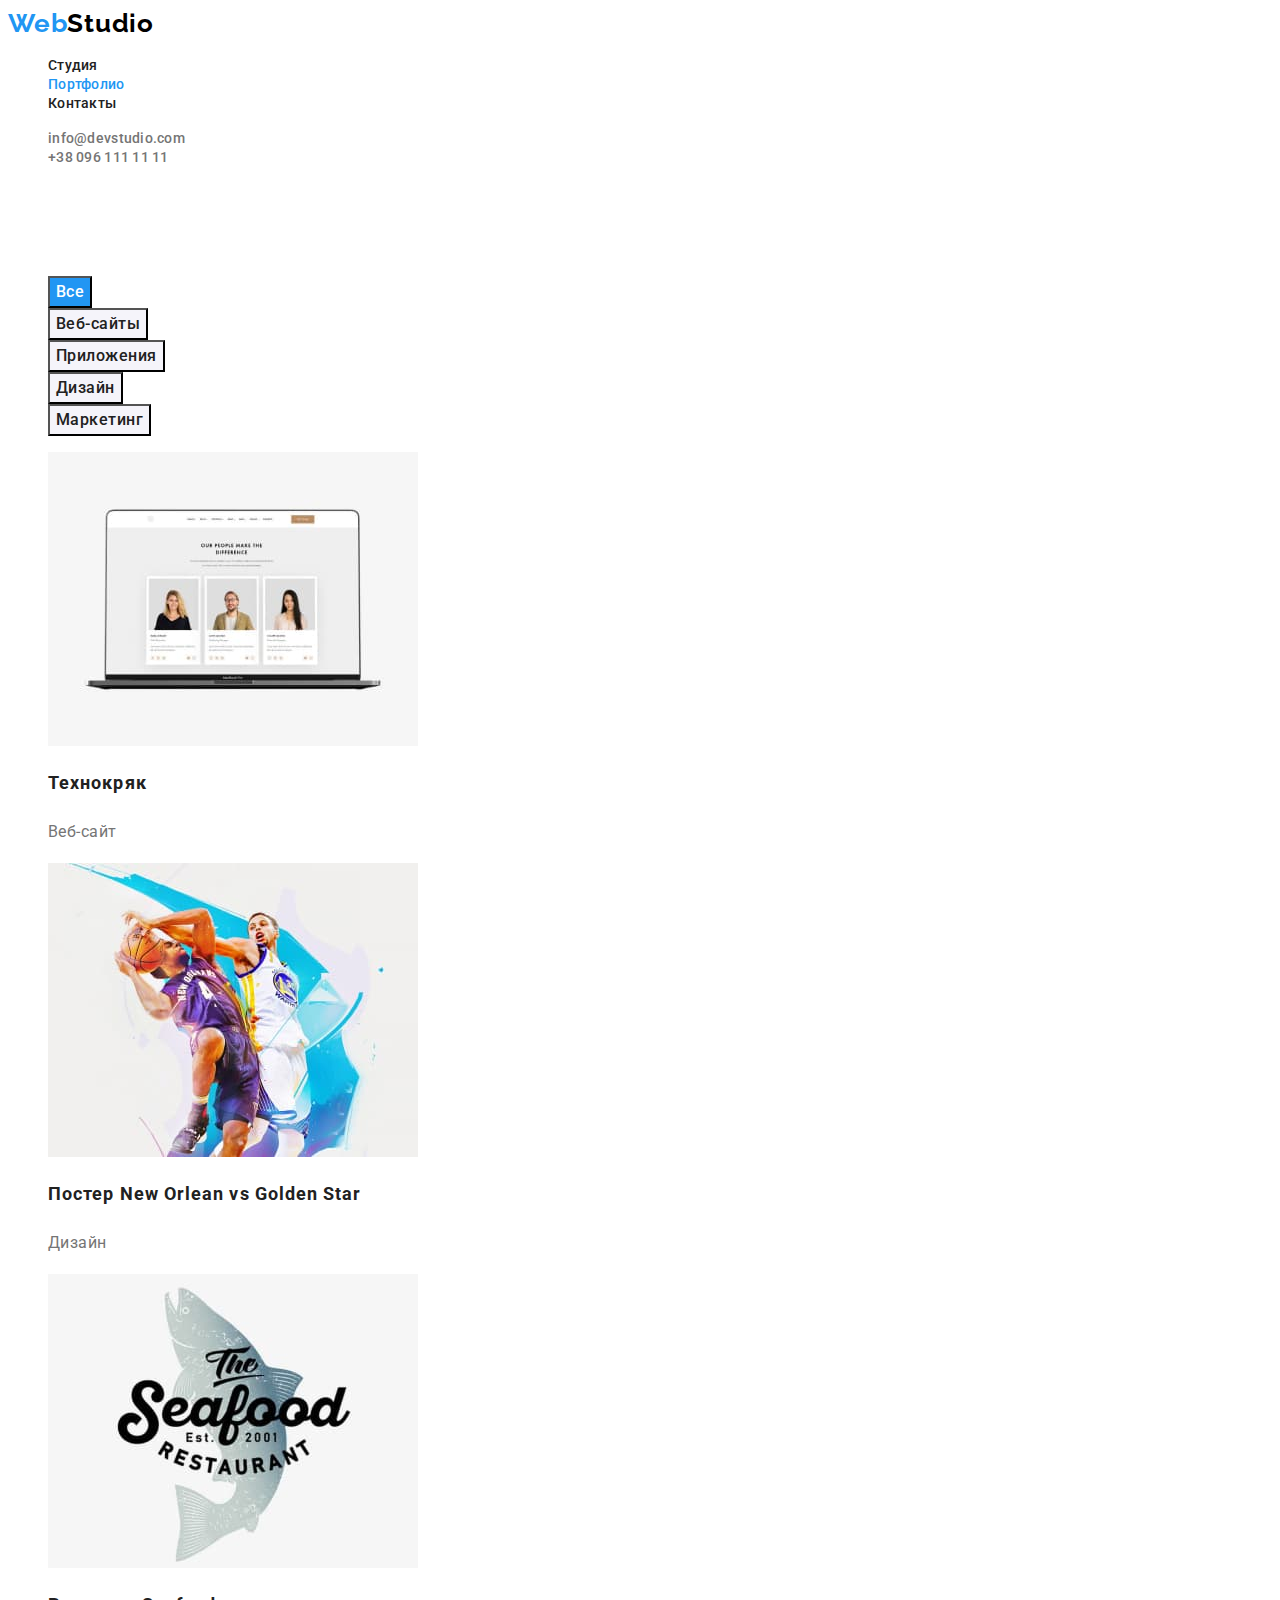
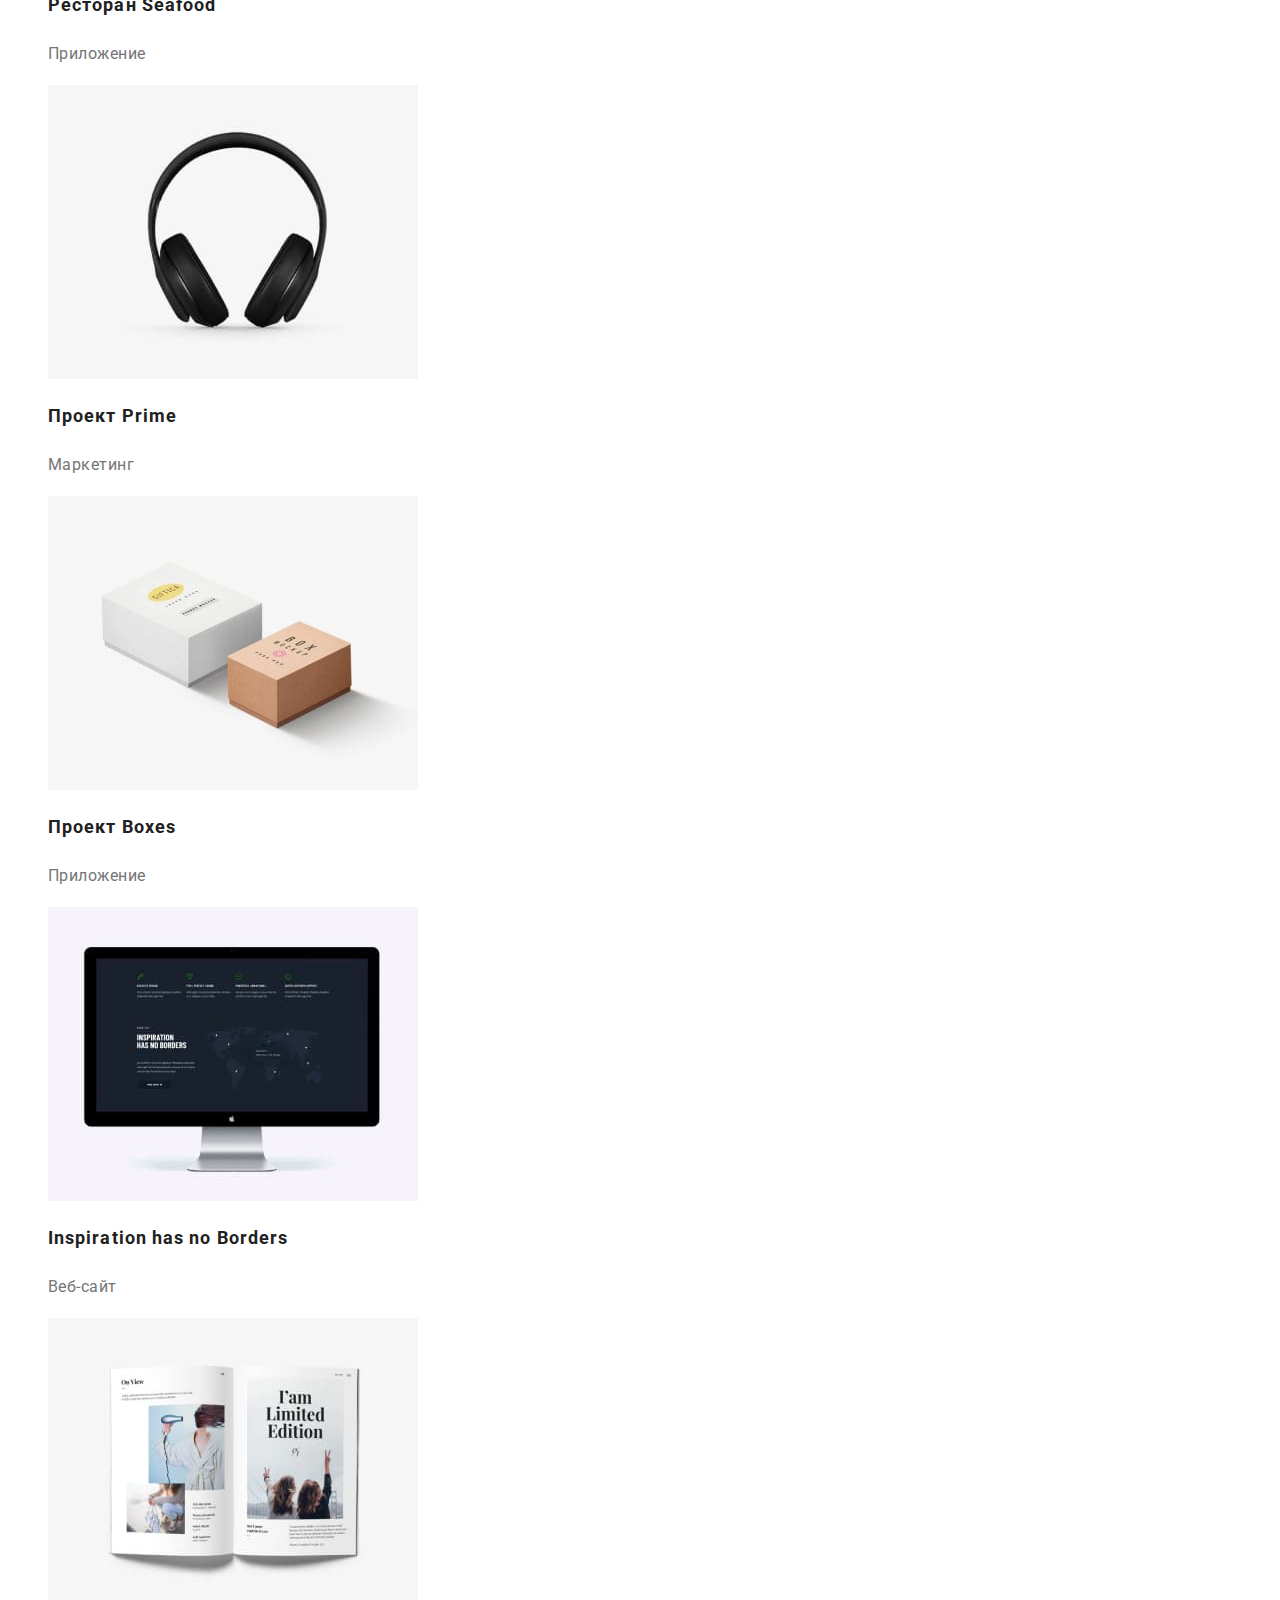
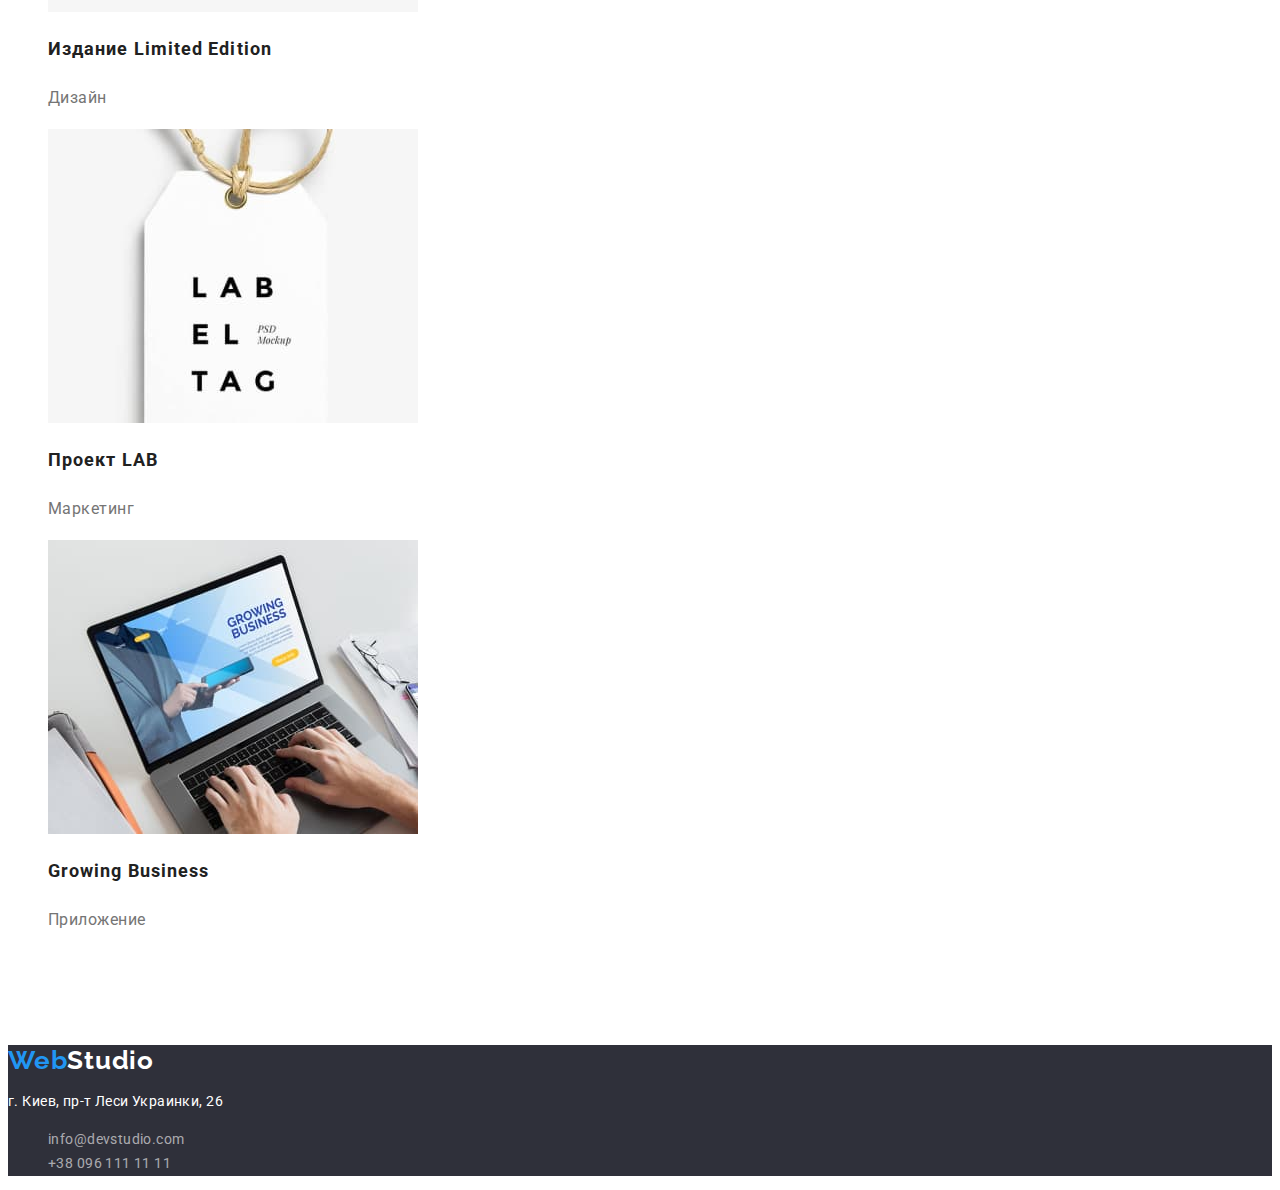
==== portfolio.html @ c9fea57c "Summary(required)" ====
<!DOCTYPE html>
<html lang="en">
<head>
    <meta charset="UTF-8">
    <meta http-equiv="X-UA-Compatible" content="IE=edge">
    <meta name="viewport" content="width=device-width, initial-scale=1.0">
    <link rel="preconnect" href="https://fonts.googleapis.com">
    <link rel="preconnect" href="https://fonts.gstatic.com" crossorigin>
    <link href="https://fonts.googleapis.com/css2?family=Raleway:wght@700&family=Roboto:wght@400;500;700;900&display=swap" rel="stylesheet">
    <link rel="stylesheet" href="https://cdnjs.cloudflare.com/ajax/libs/modern-normalize/1.1.0/modern-normalize.min.css" integrity="sha512-wpPYUAdjBVSE4KJnH1VR1HeZfpl1ub8YT/NKx4PuQ5NmX2tKuGu6U/JRp5y+Y8XG2tV+wKQpNHVUX03MfMFn9Q==" crossorigin="anonymous" referrerpolicy="no-referrer" />
    <link rel="stylesheet" href="./css/styles.css">
    <title>Document</title>
</head>
<body>
    <!-- Шапка сайта -->
    <header class="header">        
        <nav>
            <a href="" class="logo"><span class="text">Web</span>Studio</a>
            <ul class="site-nav">
                <li>
                    <a href="./index.html" class="link">Студия</a>
                </li>
                <li>
                    <a href="./portfolio.html" class="link current">Портфолио</a>
                </li>
                <li>
                    <a href="" class="link">Контакты</a>
                </li>
            </ul>
        </nav>
        <ul class="auth-nav">
            <li>
                <a lang="en" href="mailto:info@devstudio.com" class="link">info@devstudio.com</a>
            </li>
            <li>
                <a href="tel:+380961111111" class="link">+38 096 111 11 11</a>
            </li>
        </ul>
    </header>
    <!-- Тело сайта -->
    <main class="main">        
        <!-- Фильтры -->
        <section class="section">
            <h1 class="visually-hidden">Портфолио</h1>
            <ul class="button-list">
                <li><button type="button" class="button primary link">Все</button></li>
                <li><button type="button" class="button secondary link">Веб-сайты</button></li>
                <li><button type="button" class="button secondary link">Приложения</button></li>
                <li><button type="button" class="button secondary link">Дизайн</button></li>
                <li><button type="button" class="button secondary link">Маркетинг</button></li>
            </ul>
            <ul class="project-list">
                <li>
                    <img src="./images/project-1.jpg" alt="ноутбук" width="370" height="294">
                    <h2 class="title">Технокряк</h2>
                    <p class="text">Веб-сайт</p>
                </li>
                <li>
                    <img src="./images/project-2.jpg" alt="борьба баскетболистов" width="370" height="294">
                    <h2 class="title">Постер <span lang="en">New Orlean vs Golden Star</span></h2>
                    <p class="text">Дизайн</p>
                </li>                
                <li>
                    <img src="./images/project-3.jpg" alt="лого ресторана" width="370" height="294">
                    <h2 class="title">Ресторан <span lang="en">Seafood</span></h2>
                    <p class="text">Приложение</p>
                </li>
                <li>
                    <img src="./images/project-4.jpg" alt="наушники" width="370" height="294">
                    <h2 class="title">Проект <span lang="en">Prime</span></h2>
                    <p class="text">Маркетинг</p>
                </li>
                <li>
                    <img src="./images/project-5.jpg" alt="две коробки" width="370" height="294">
                    <h2 class="title">Проект <span lang="en">Boxes</span></h2>
                    <p class="text">Приложение</p>
                </li>
                <li>
                    <img src="./images/project-6.jpg" alt="монитор" width="370" height="294">
                    <h2 class="title" lang="en">Inspiration has no Borders</h2>
                    <p class="text">Веб-сайт</p>
                </li>            
                <li>
                    <img src="./images/project-7.jpg" alt="книга" width="370" height="294">
                    <h2 class="title">Издание <span lang="en">Limited Edition</span></h2>
                    <p class="text">Дизайн</p>
                </li>
                <li>
                    <img src="./images/project-8.jpg" alt="кулон проэкта" width="370" height="294">
                    <h2 class="title">Проект <span lang="en">LAB</span></h2>
                    <p class="text">Маркетинг</p>
                </li>
                <li>
                    <img src="./images/project-9.jpg" alt="работа за ноутбуком" width="370" height="294">
                    <h2 class="title" lang="en">Growing Business</h2>
                    <p class="text">Приложение</p>
                </li>    
                </ul>
        </section>
    </main>
    <!-- Подвал -->
    <footer class="footer">       
        <a href="" class="logo"><span class="text">Web</span><span class="other">Studio</span></a>  
        <address class="address">
            <p>г. Киев, пр-т Леси Украинки, 26</p>
            <ul class="address-list">
                <li>
                    <a lang="en" href="mailto:info@devstudio.com" class="link">info@devstudio.com</a>
                </li>
                <li>
                    <a href="tel:+380961111111" class="link">+38 096 111 11 11</a>
                </li>
            </ul>
        </address>
    </footer>     
</body>
</html>
---- css/styles.css ----
html{
    box-sizing: border-box;
}

*, *::before, *::after{
    box-sizing: inherit;
}

:root{
    --primary-text-color: #212121;
    --secondary-text-color: #757575;
    --main-link-color: #2196F3; 
}
body{
    font-family: 'Roboto', sans-serif;    
    color: var(--primary-text-color);
}

ul{
    list-style: none;
    }
    
.visually-hidden {
  position: absolute;
  width: 1px;
  height: 1px;
  margin: -1px;
  border: 0;
  padding: 0;
  white-space: nowrap;
  clip-path: inset(100%);
  clip: rect(0 0 0 0);
  overflow: hidden;
}

.container{
    margin-left: auto;
    margin-right: auto;
    width: 1200px;
    padding-left: 15px;
    padding-right: 15px;
    outline: 2px solid tomato;
}

/*Logo*/
.logo{
    font-family: 'Raleway', sans-serif;
    font-weight: 700;
    font-size: 26px;
    line-height: 1.2;
    letter-spacing: 0.03em;
    text-decoration: none;
    color: #000;
}
.logo .text{
    color: var(--main-link-color);
}
.logo .other{
    color: #FFFFFF;
}
/* Site nav */
.site-nav .link{
    font-weight: 500;
    font-size: 14px;
    line-height: 1.14;
    letter-spacing: 0.02em;
    text-decoration: none;
    color: var(--primary-text-color);
}
.site-nav .link:hover,
.site-nav .link:focus{
    color: var(--main-link-color);
}
.site-nav .link.current{
    color: var(--main-link-color);
}
/* Auth-nav */
.auth-nav{
    margin-bottom: 0;
}
.auth-nav .link{
    font-weight: 500;
    font-size: 14px;
    line-height: 1.14;
    letter-spacing: 0.02em;
    text-decoration: none;
    color: var(--secondary-text-color)
}
.auth-nav .link:hover,
.auth-nav .link:focus,
.address-list .link:hover,
.address-list .link:focus{
    color: var(--main-link-color);
} 
.auth-nav .link.current{
    color: var(--main-link-color);
}
/* Hero */
.hero{    
    background-color:  #2F303A;
    text-align: center;
}
.hero-title{
    margin-top: 0;
    margin-bottom: 30px;
    font-weight: 900;
    font-size: 44px;
    line-height: 1.36;
    letter-spacing: 0.06em;
    text-transform: uppercase;  
    color: #FFFFFF;
}
/* Sections */
.section{
    padding-top: 94px;
    padding-bottom: 94px;
}
.section.no-pading{
    padding-bottom: 0;
}

/* Feature */
.feature-list{
    margin-top: 0px;
}
.feature-list .title{
    margin-top: 0px;
    margin-bottom: 10px;
    font-size: 14px;
    line-height: 1.14;
    letter-spacing: 0.03em; 
    text-transform: uppercase;
}
.feature-list .text{
    margin-top: 0px;
    font-size: 14px;
    line-height: 1.71;
    letter-spacing: 0.03em;
    color: var(--secondary-text-color);
}
/* Work */
.work-title{  
    margin-top: 0;
    margin-bottom: 50px;
    font-size: 36px;
    line-height: 1.17;
    letter-spacing: 0.03em;
    text-align: center;
}
.work-list{
    margin-top: 0;
    margin-bottom: 0;
}

/* Our team */

.team-title{
    margin-top: 0;
    margin-bottom: 50px;
    font-size: 36px;
    line-height: 1.17;
    letter-spacing: 0.03em;
    text-align: center;    
}
.team-list{
    margin-top: 0;
}
.team-list .title{
    font-weight: 500;
    font-size: 16px;
    line-height: 1.19;           
    text-align: center;
    letter-spacing: 0.03em;
}
.team-list .text{
    line-height: 1.19;
    text-align: center;
    letter-spacing: 0.03em;
    color: var(--secondary-text-color);
}
/* Footer */
.footer{
    background-color: #2F303A;
}
.address{
    font-style: normal;
    font-size: 14px;
    line-height: 1.71;    
    letter-spacing: 0.03em;
    color: #FFFFFF;
}
.address-list .link{
    text-decoration: none;
    color: rgba(255, 255, 255, 0.6);
}
/* Button */
.button{
    font-family: inherit;    
    font-weight: 500;
    font-size: 16px;
    line-height: 1.62;      
    letter-spacing: 0.03em;
    cursor: pointer;    
    color: #FFFFFF;
    }
.button-hero{
    display: inline-block;
    border-radius: 4px;
    padding: 10px 32px;
    min-width: 200px;
    height: 50px;
    font-family: inherit;
    font-weight: 700;
    font-size: 16px;
    line-height: 1.88;  
    text-align: center;
    letter-spacing: 0.06em;
    cursor: pointer;
    color: #FFFFFF;   
}    
.button.primary,
.button-hero.primary{
    color: #FFFFFF;
    background-color: var(--main-link-color);
}
.button.secondary{
    color: var(--primary-text-color);
    background-color:#F5F4FA;;
}
.button.primary.link:hover,
.button.primary.link:focus,
.button-hero.primary.link:hover,
.button-hero.primary.link:focus{
    color: var(--primary-text-color);
    background-color: #fff;
}
.button.secondary.link:hover,
.button.secondary.link:focus{
    color: #FFFFFF;
    background-color: var(--main-link-color)
}

/* ПОРТФОЛИО */
/* Filters */
.project-list .title{
    font-size: 18px;
    line-height: 2;
    letter-spacing: 0.06em;
    color: var(--primary-text-color);
}
.project-list .text{
    line-height: 1.88;
    letter-spacing: 0.03em;
    color: var(--secondary-text-color);
}
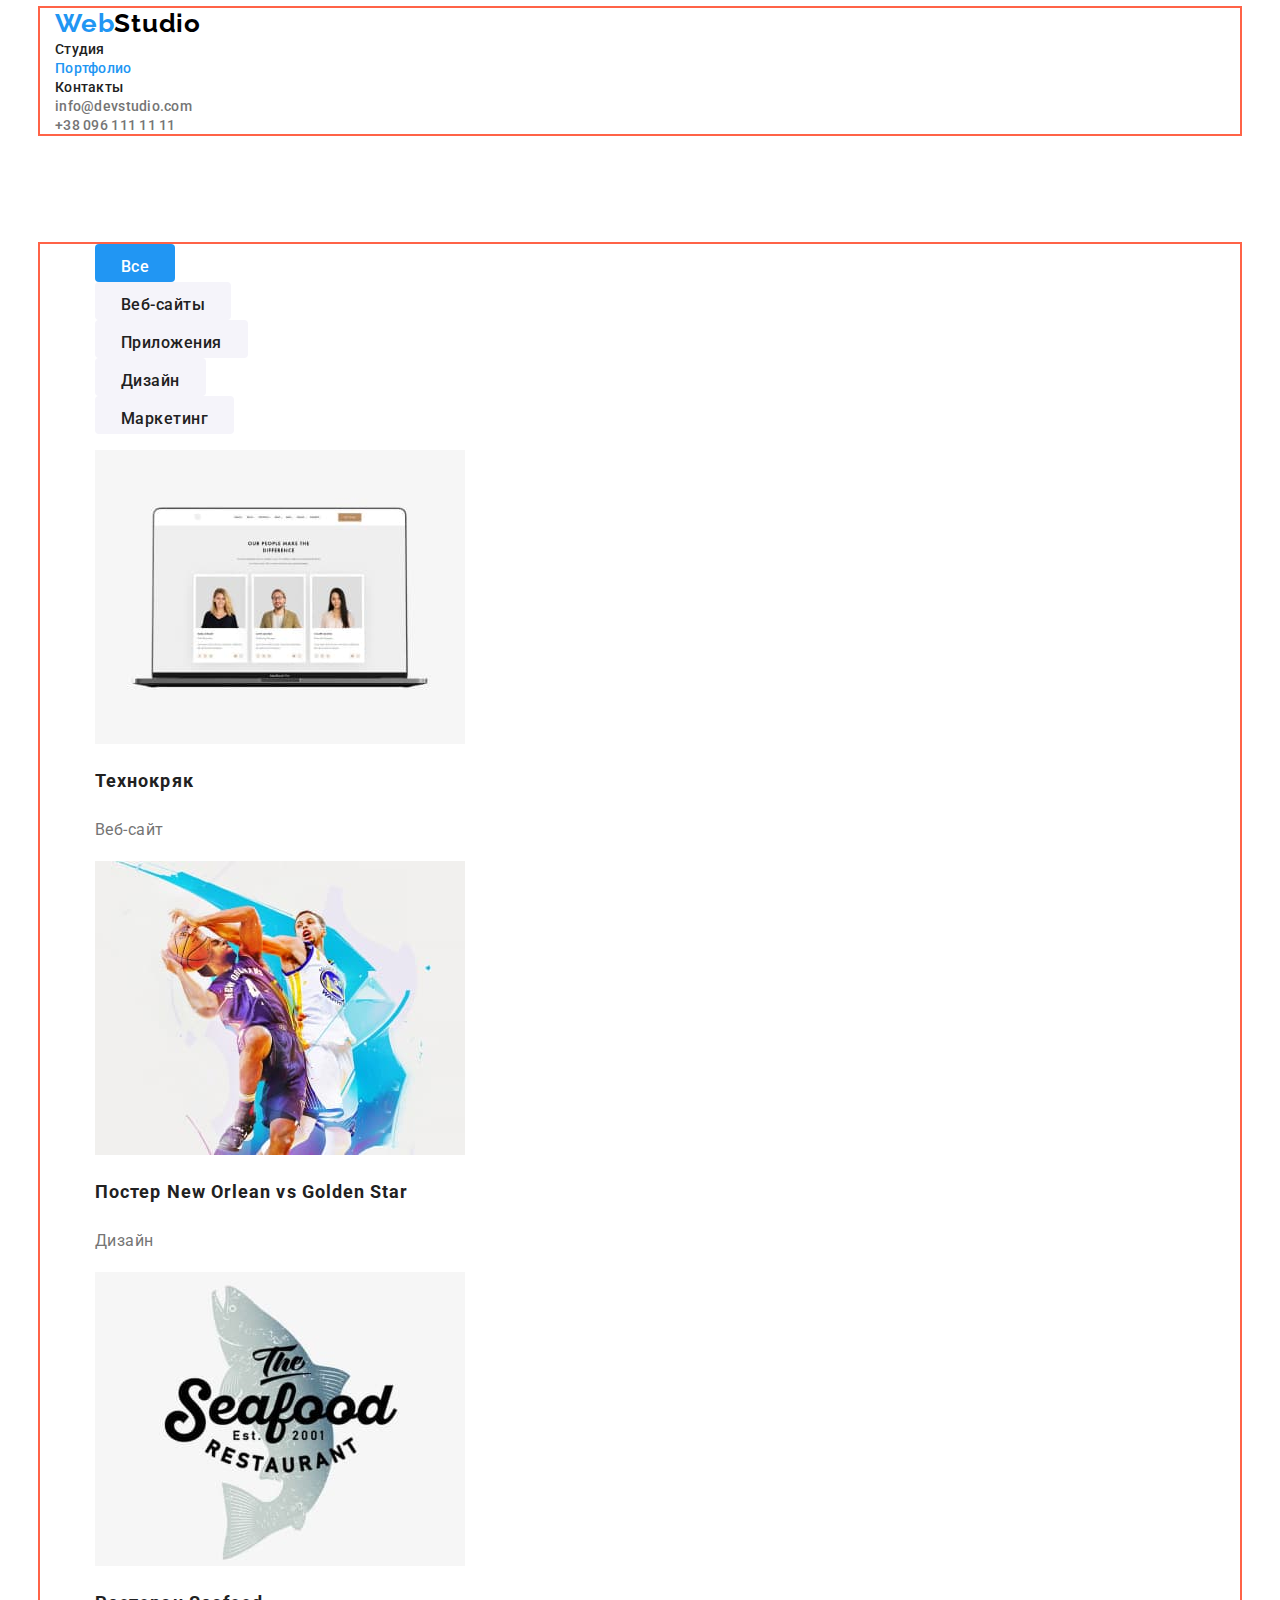
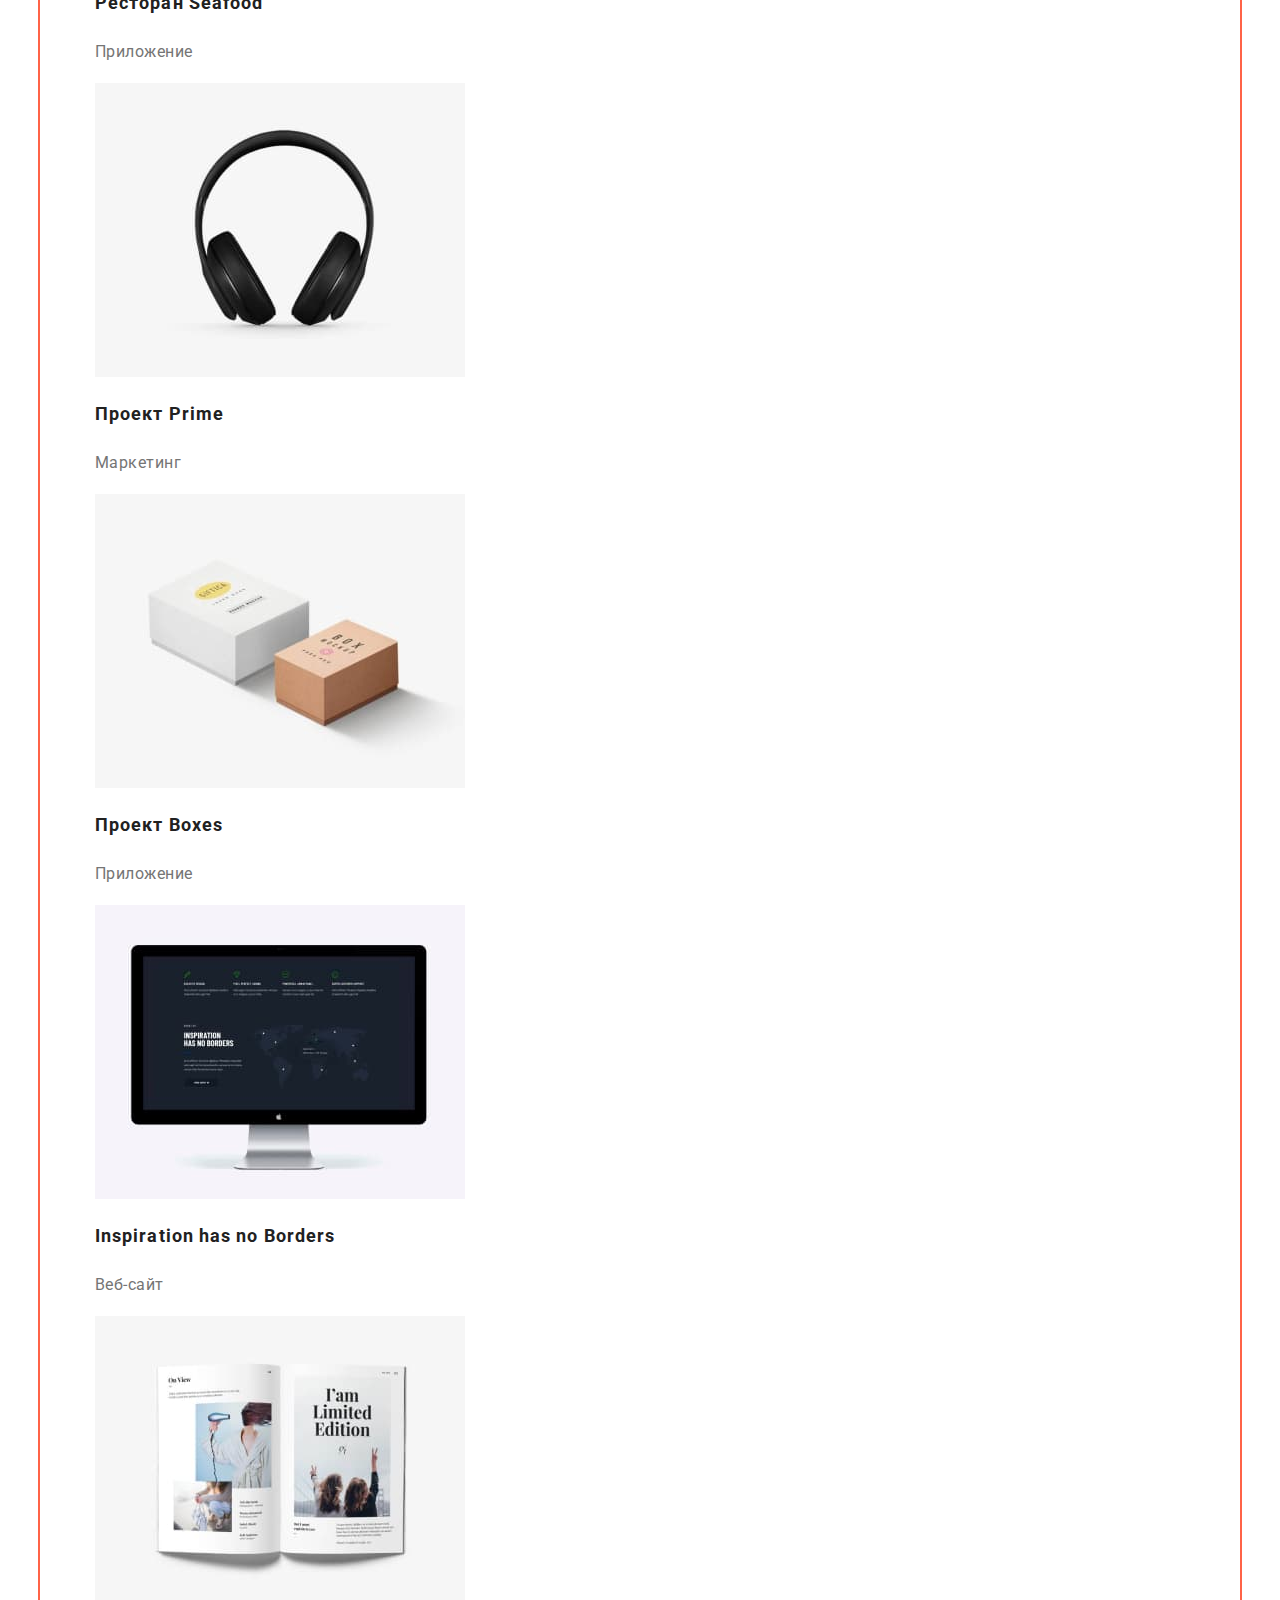
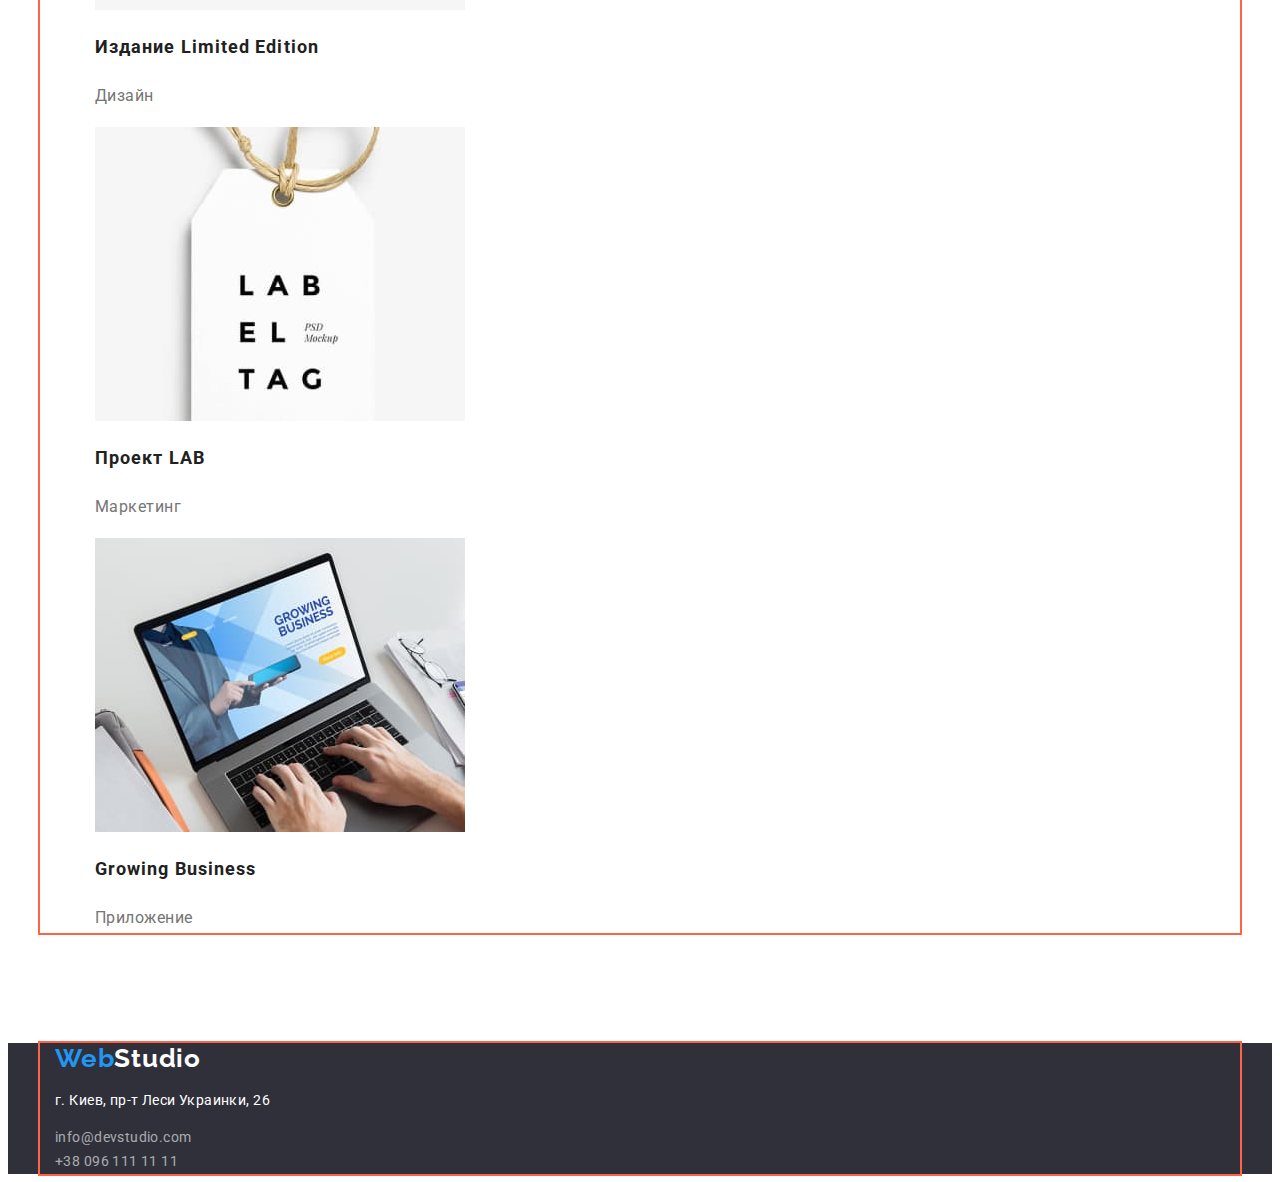
==== commit 465712c4: "Summary(required)" ====
--- a/portfolio.html
+++ b/portfolio.html
@@ -14,34 +14,37 @@
 <body>
     <!-- Шапка сайта -->
     <header class="header">        
-        <nav>
-            <a href="" class="logo"><span class="text">Web</span>Studio</a>
-            <ul class="site-nav">
+        <div class="container">
+            <nav>
+                <a href="" class="logo"><span class="text">Web</span>Studio</a>
+                <ul class="site-nav list">
+                    <li>
+                        <a href="./index.html" class="link">Студия</a>
+                    </li>
+                    <li>
+                        <a href="./portfolio.html" class="link current">Портфолио</a>
+                    </li>
+                    <li>
+                        <a href="" class="link">Контакты</a>
+                    </li>
+                </ul>
+            </nav>
+            <ul class="auth-nav list">
                 <li>
-                    <a href="./index.html" class="link">Студия</a>
+                    <a lang="en" href="mailto:info@devstudio.com" class="link">info@devstudio.com</a>
                 </li>
                 <li>
-                    <a href="./portfolio.html" class="link current">Портфолио</a>
-                </li>
-                <li>
-                    <a href="" class="link">Контакты</a>
+                    <a href="tel:+380961111111" class="link">+38 096 111 11 11</a>
                 </li>
             </ul>
-        </nav>
-        <ul class="auth-nav">
-            <li>
-                <a lang="en" href="mailto:info@devstudio.com" class="link">info@devstudio.com</a>
-            </li>
-            <li>
-                <a href="tel:+380961111111" class="link">+38 096 111 11 11</a>
-            </li>
-        </ul>
+        </div>
     </header>
     <!-- Тело сайта -->
     <main class="main">        
         <!-- Фильтры -->
         <section class="section">
-            <h1 class="visually-hidden">Портфолио</h1>
+            <div class="container">
+                <h1 class="visually-hidden">Портфолио</h1>
             <ul class="button-list">
                 <li><button type="button" class="button primary link">Все</button></li>
                 <li><button type="button" class="button secondary link">Веб-сайты</button></li>
@@ -96,14 +99,16 @@
                     <p class="text">Приложение</p>
                 </li>    
                 </ul>
+            </div>
         </section>
     </main>
     <!-- Подвал -->
     <footer class="footer">       
-        <a href="" class="logo"><span class="text">Web</span><span class="other">Studio</span></a>  
+        <div class="container">
+            <a href="" class="logo"><span class="text">Web</span><span class="other">Studio</span></a>  
         <address class="address">
             <p>г. Киев, пр-т Леси Украинки, 26</p>
-            <ul class="address-list">
+            <ul class="address-list list">
                 <li>
                     <a lang="en" href="mailto:info@devstudio.com" class="link">info@devstudio.com</a>
                 </li>
@@ -112,6 +117,7 @@
                 </li>
             </ul>
         </address>
+        </div>
     </footer>     
 </body>
 </html>--- a/css/styles.css
+++ b/css/styles.css
@@ -59,6 +59,11 @@
     color: #FFFFFF;
 }
 /* Site nav */
+.list{   
+    padding: 0;
+    margin: 0; 
+    list-style: none;
+}
 .site-nav .link{
     font-weight: 500;
     font-size: 14px;
@@ -166,6 +171,8 @@
     margin-top: 0;
 }
 .team-list .title{
+    margin-top: 0;
+    margin-bottom: 10px;
     font-weight: 500;
     font-size: 16px;
     line-height: 1.19;           
@@ -173,6 +180,8 @@
     letter-spacing: 0.03em;
 }
 .team-list .text{
+    margin-top: 0;
+    margin-bottom: 30px;
     line-height: 1.19;
     text-align: center;
     letter-spacing: 0.03em;
@@ -195,6 +204,11 @@
 }
 /* Button */
 .button{
+    display: inline-block;
+    border-radius: 4px;
+    border: 4px solid transparent;
+    padding: 6px 22px;
+    height: 38px;
     font-family: inherit;    
     font-weight: 500;
     font-size: 16px;
@@ -202,7 +216,7 @@
     letter-spacing: 0.03em;
     cursor: pointer;    
     color: #FFFFFF;
-    }
+}
 .button-hero{
     display: inline-block;
     border-radius: 4px;
@@ -225,7 +239,7 @@
 }
 .button.secondary{
     color: var(--primary-text-color);
-    background-color:#F5F4FA;;
+    background-color:#F5F4FA;
 }
 .button.primary.link:hover,
 .button.primary.link:focus,
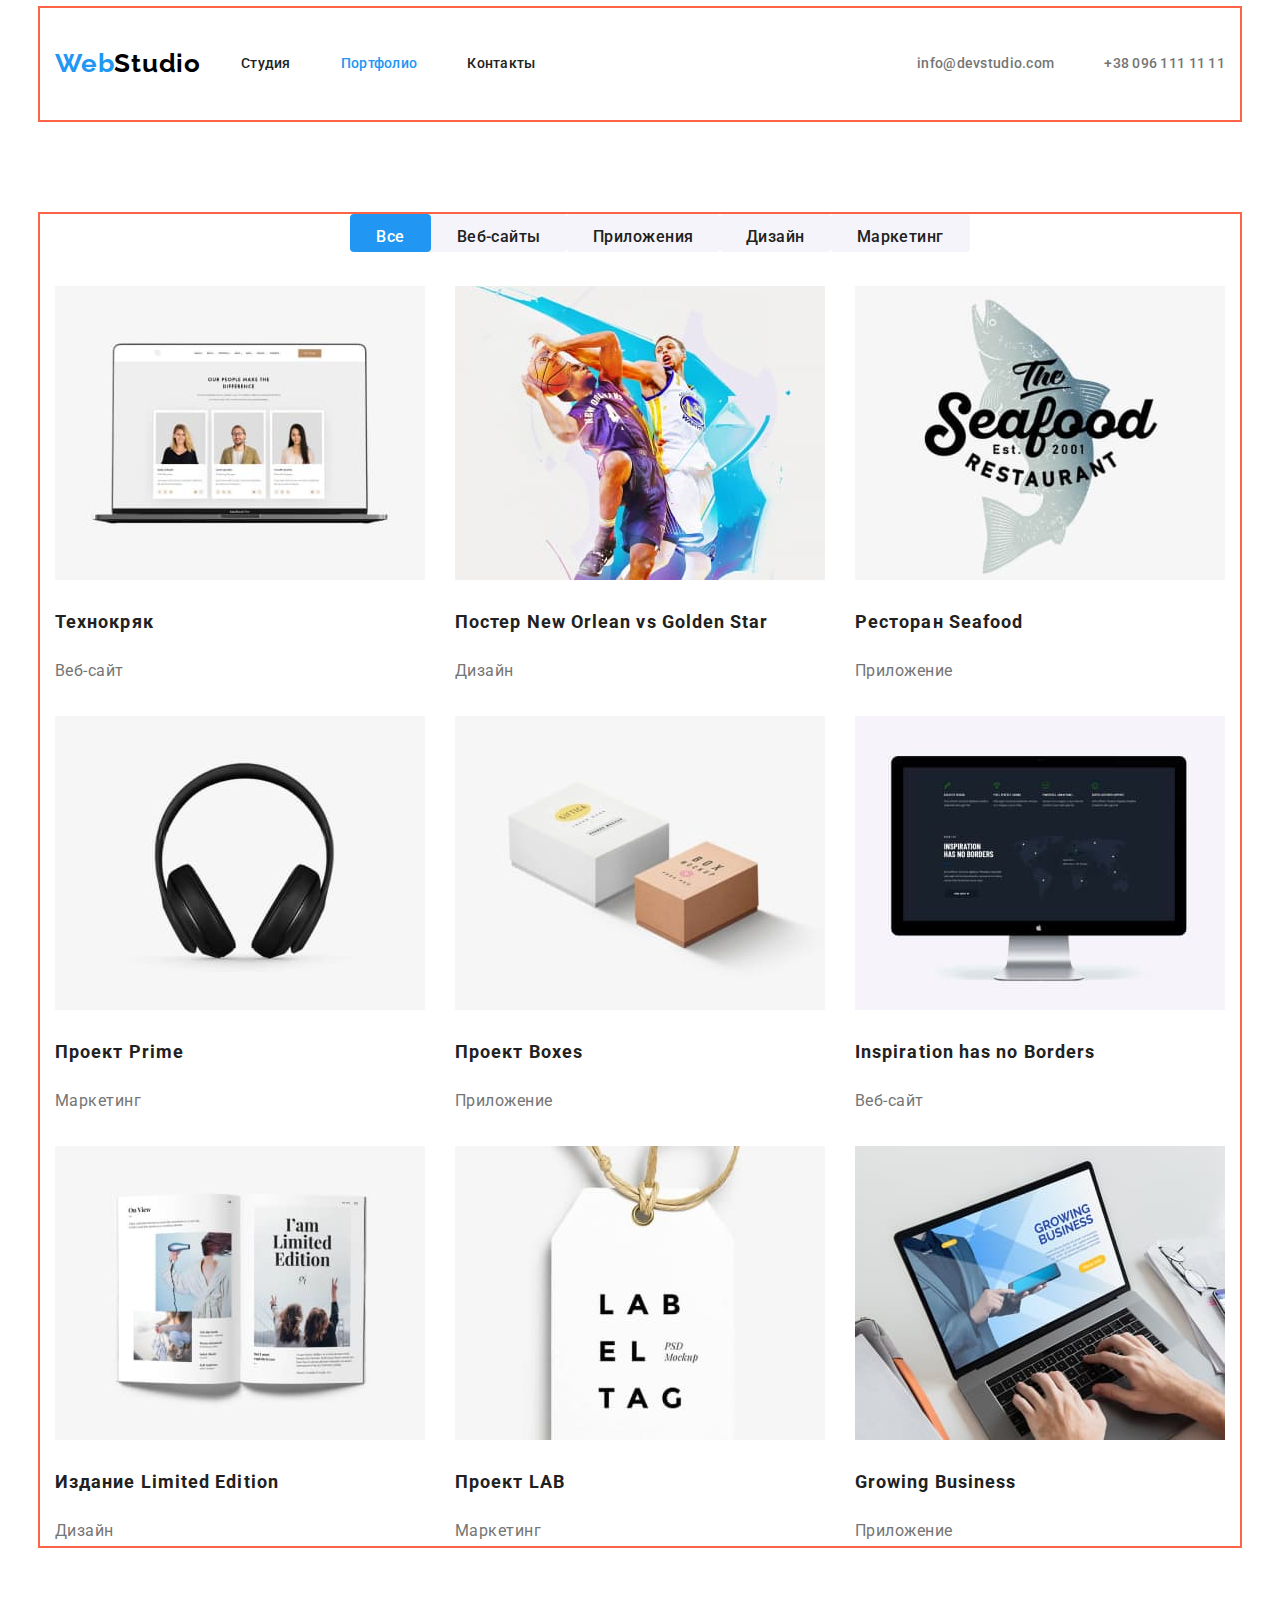
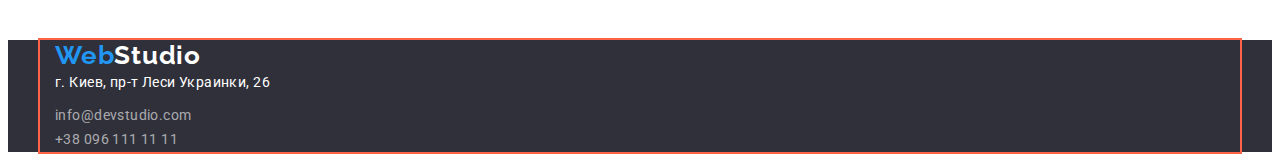
==== commit 7027d850: "Summary(required)" ====
--- a/portfolio.html
+++ b/portfolio.html
@@ -14,26 +14,26 @@
 <body>
     <!-- Шапка сайта -->
     <header class="header">        
-        <div class="container">
-            <nav>
-                <a href="" class="logo"><span class="text">Web</span>Studio</a>
-                <ul class="site-nav list">
-                    <li>
+        <div class="container header">
+            <nav class="site-nav list">
+                <a href="./index.html" class="logo"><span class="text">Web</span>Studio</a>
+                <ul class="site-nav">
+                    <li class="item">
                         <a href="./index.html" class="link">Студия</a>
                     </li>
-                    <li>
+                    <li class="item">
                         <a href="./portfolio.html" class="link current">Портфолио</a>
                     </li>
-                    <li>
+                    <li class="item">
                         <a href="" class="link">Контакты</a>
                     </li>
                 </ul>
             </nav>
             <ul class="auth-nav list">
-                <li>
+                <li class="item">
                     <a lang="en" href="mailto:info@devstudio.com" class="link">info@devstudio.com</a>
                 </li>
-                <li>
+                <li class="item">
                     <a href="tel:+380961111111" class="link">+38 096 111 11 11</a>
                 </li>
             </ul>
@@ -46,54 +46,54 @@
             <div class="container">
                 <h1 class="visually-hidden">Портфолио</h1>
             <ul class="button-list">
-                <li><button type="button" class="button primary link">Все</button></li>
-                <li><button type="button" class="button secondary link">Веб-сайты</button></li>
-                <li><button type="button" class="button secondary link">Приложения</button></li>
-                <li><button type="button" class="button secondary link">Дизайн</button></li>
-                <li><button type="button" class="button secondary link">Маркетинг</button></li>
+                <li class="item"><button type="button" class="button primary link">Все</button></li>
+                <li class="item"><button type="button" class="button secondary link">Веб-сайты</button></li>
+                <li class="item"><button type="button" class="button secondary link">Приложения</button></li>
+                <li class="item"><button type="button" class="button secondary link">Дизайн</button></li>
+                <li class="item"><button type="button" class="button secondary link">Маркетинг</button></li>
             </ul>
             <ul class="project-list">
-                <li>
+                <li class="item">
                     <img src="./images/project-1.jpg" alt="ноутбук" width="370" height="294">
                     <h2 class="title">Технокряк</h2>
                     <p class="text">Веб-сайт</p>
                 </li>
-                <li>
+                <li class="item">
                     <img src="./images/project-2.jpg" alt="борьба баскетболистов" width="370" height="294">
                     <h2 class="title">Постер <span lang="en">New Orlean vs Golden Star</span></h2>
                     <p class="text">Дизайн</p>
                 </li>                
-                <li>
+                <li class="item">
                     <img src="./images/project-3.jpg" alt="лого ресторана" width="370" height="294">
                     <h2 class="title">Ресторан <span lang="en">Seafood</span></h2>
                     <p class="text">Приложение</p>
                 </li>
-                <li>
+                <li class="item">
                     <img src="./images/project-4.jpg" alt="наушники" width="370" height="294">
                     <h2 class="title">Проект <span lang="en">Prime</span></h2>
                     <p class="text">Маркетинг</p>
                 </li>
-                <li>
+                <li class="item">
                     <img src="./images/project-5.jpg" alt="две коробки" width="370" height="294">
                     <h2 class="title">Проект <span lang="en">Boxes</span></h2>
                     <p class="text">Приложение</p>
                 </li>
-                <li>
+                <li class="item">
                     <img src="./images/project-6.jpg" alt="монитор" width="370" height="294">
                     <h2 class="title" lang="en">Inspiration has no Borders</h2>
                     <p class="text">Веб-сайт</p>
                 </li>            
-                <li>
+                <li class="item">
                     <img src="./images/project-7.jpg" alt="книга" width="370" height="294">
                     <h2 class="title">Издание <span lang="en">Limited Edition</span></h2>
                     <p class="text">Дизайн</p>
                 </li>
-                <li>
+                <li class="item">
                     <img src="./images/project-8.jpg" alt="кулон проэкта" width="370" height="294">
                     <h2 class="title">Проект <span lang="en">LAB</span></h2>
                     <p class="text">Маркетинг</p>
                 </li>
-                <li>
+                <li class="item">
                     <img src="./images/project-9.jpg" alt="работа за ноутбуком" width="370" height="294">
                     <h2 class="title" lang="en">Growing Business</h2>
                     <p class="text">Приложение</p>
@@ -107,7 +107,7 @@
         <div class="container">
             <a href="" class="logo"><span class="text">Web</span><span class="other">Studio</span></a>  
         <address class="address">
-            <p>г. Киев, пр-т Леси Украинки, 26</p>
+            <p class="text">г. Киев, пр-т Леси Украинки, 26</p>
             <ul class="address-list list">
                 <li>
                     <a lang="en" href="mailto:info@devstudio.com" class="link">info@devstudio.com</a>
--- a/css/styles.css
+++ b/css/styles.css
@@ -41,7 +41,9 @@
     padding-right: 15px;
     outline: 2px solid tomato;
 }
-
+.container.header{
+    display: flex;
+}
 /*Logo*/
 .logo{
     font-family: 'Raleway', sans-serif;
@@ -64,7 +66,17 @@
     margin: 0; 
     list-style: none;
 }
+.site-nav{
+    display: flex;
+    align-items: center;    
+}
+.site-nav .item:not(:last-child){
+    margin-right: 50px;
+}
 .site-nav .link{
+    display: block;
+    padding-top: 32px;
+    padding-bottom: 32px;
     font-weight: 500;
     font-size: 14px;
     line-height: 1.14;
@@ -81,9 +93,17 @@
 }
 /* Auth-nav */
 .auth-nav{
-    margin-bottom: 0;
+    display: flex;
+    align-items: center;
+    margin-left: auto;
+}
+.auth-nav .item:not(:last-child){
+    margin-right: 50px;
 }
 .auth-nav .link{
+    display: block;
+    margin-top: 32px;
+    margin-bottom: 32px;
     font-weight: 500;
     font-size: 14px;
     line-height: 1.14;
@@ -126,7 +146,13 @@
 
 /* Feature */
 .feature-list{
-    margin-top: 0px;
+    display: flex;
+    margin-top: 0;
+    margin-bottom: 0;
+    padding-left: 0;
+}
+.feature-list .item:not(:last-child){
+    margin-right: 30px;
 }
 .feature-list .title{
     margin-top: 0px;
@@ -153,8 +179,13 @@
     text-align: center;
 }
 .work-list{
-    margin-top: 0;
-    margin-bottom: 0;
+    display: flex;
+    margin-top: 0;
+    margin-bottom: 0;
+    padding-left: 0;
+}
+.work-list .item:not(:last-child){
+    margin-right: 30px;
 }
 
 /* Our team */
@@ -168,10 +199,17 @@
     text-align: center;    
 }
 .team-list{
-    margin-top: 0;
-}
+    display: flex;
+    margin-top: 0;
+    margin-bottom: 0;
+    padding-left: 0;
+}
+.team-list .item:not(:last-child){
+    margin-right: 30px;
+}
+
 .team-list .title{
-    margin-top: 0;
+    margin-top: 30px;
     margin-bottom: 10px;
     font-weight: 500;
     font-size: 16px;
@@ -189,7 +227,7 @@
 }
 /* Footer */
 .footer{
-    background-color: #2F303A;
+   background-color: #2F303A;
 }
 .address{
     font-style: normal;
@@ -197,6 +235,10 @@
     line-height: 1.71;    
     letter-spacing: 0.03em;
     color: #FFFFFF;
+}
+.address .text{
+    margin-top: 0;
+    margin-bottom: 9px;
 }
 .address-list .link{
     text-decoration: none;
@@ -256,13 +298,39 @@
 
 /* ПОРТФОЛИО */
 /* Filters */
+.button-list{
+    display: flex;
+    justify-content: center;
+    margin-top: 0;
+    margin-bottom: 34px;
+}
+.project-list{
+    display: flex;
+    flex-wrap: wrap;
+    padding-left: 0;
+    margin-top: 0;
+    margin-bottom: 0;
+}
+.project-list .item{
+    margin-right: 30px; 
+    margin-bottom: 30px;
+}
+.project-list .item:nth-child(3n){
+    margin-right: 0px;
+}
+.project-list .item:nth-last-child(-n+3){
+    margin-bottom: 0;
+}
 .project-list .title{
+    margin-top: 20px;
+    margin-bottom: 4px;
     font-size: 18px;
     line-height: 2;
     letter-spacing: 0.06em;
     color: var(--primary-text-color);
 }
 .project-list .text{
+    margin-bottom: 0;
     line-height: 1.88;
     letter-spacing: 0.03em;
     color: var(--secondary-text-color);
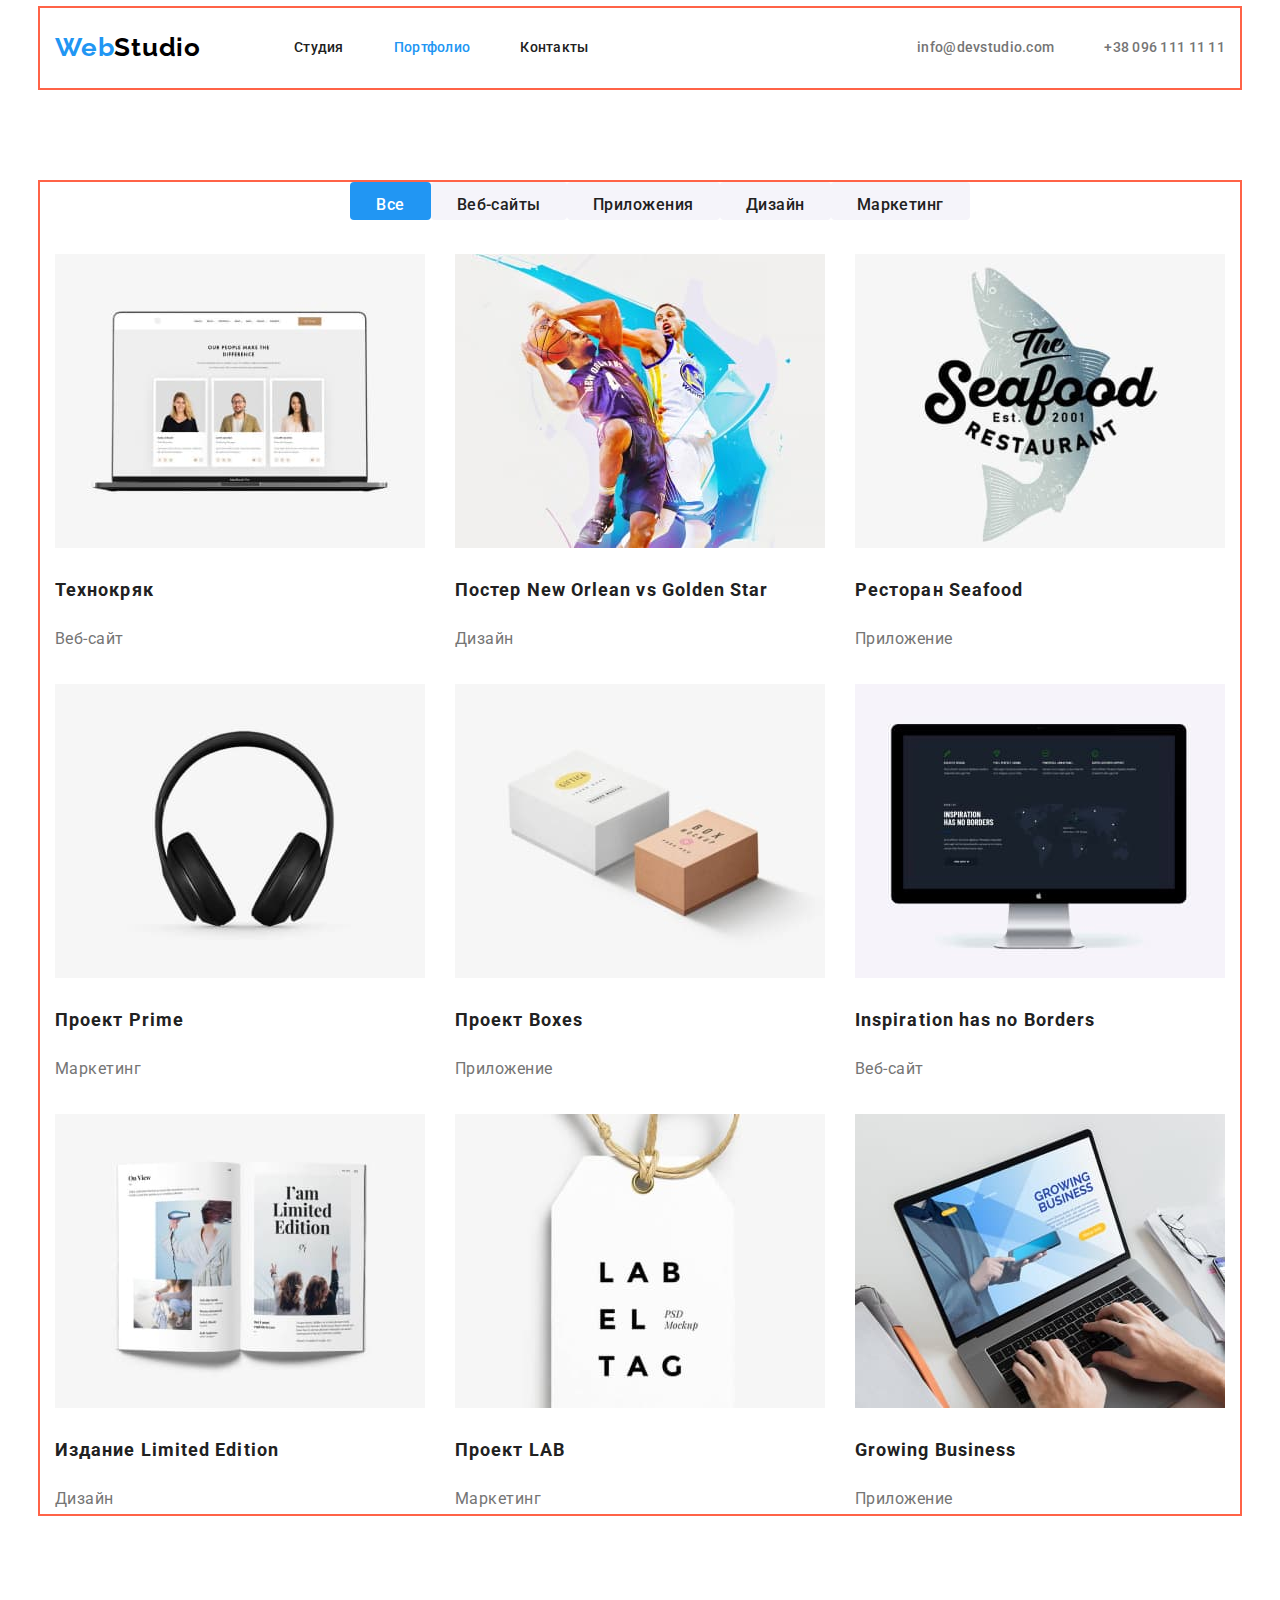
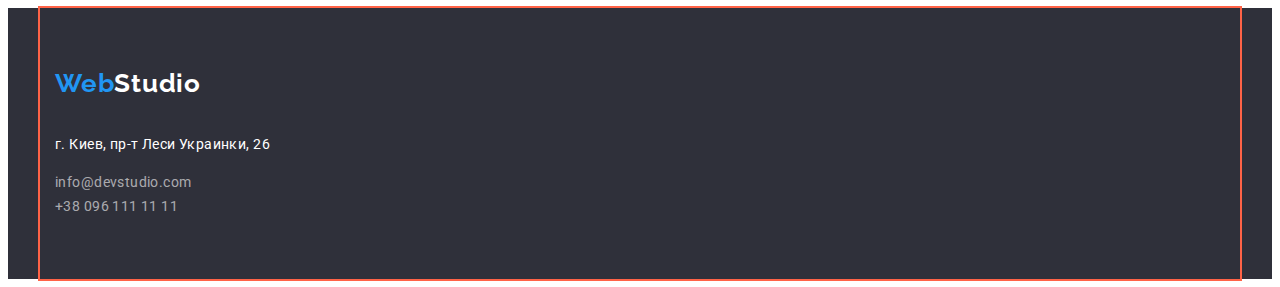
==== commit 1ce57d7a: "Summary(required)" ====
--- a/portfolio.html
+++ b/portfolio.html
@@ -15,9 +15,9 @@
     <!-- Шапка сайта -->
     <header class="header">        
         <div class="container header">
-            <nav class="site-nav list">
+            <nav class="site-nav">
                 <a href="./index.html" class="logo"><span class="text">Web</span>Studio</a>
-                <ul class="site-nav">
+                <ul class="site-nav list">
                     <li class="item">
                         <a href="./index.html" class="link">Студия</a>
                     </li>
@@ -103,21 +103,21 @@
         </section>
     </main>
     <!-- Подвал -->
-    <footer class="footer">       
-        <div class="container">
-            <a href="" class="logo"><span class="text">Web</span><span class="other">Studio</span></a>  
+    <footer class="footer">   
+        <div class="container footer">
+            <a href="" class="logo footer"><span class="text">Web</span><span class="other">Studio</span></a>  
         <address class="address">
-            <p class="text">г. Киев, пр-т Леси Украинки, 26</p>
-            <ul class="address-list list">
+            <p>г. Киев, пр-т Леси Украинки, 26</p>
+            <ul class="address-list list">           
                 <li>
                     <a lang="en" href="mailto:info@devstudio.com" class="link">info@devstudio.com</a>
                 </li>
                 <li>
                     <a href="tel:+380961111111" class="link">+38 096 111 11 11</a>
                 </li>
-            </ul>
-        </address>
-        </div>
+            </ul>       
+        </address>    
+        </div>            
     </footer>     
 </body>
-</html>+</html>
--- a/css/styles.css
+++ b/css/styles.css
@@ -43,9 +43,11 @@
 }
 .container.header{
     display: flex;
+    align-items: center;
 }
 /*Logo*/
 .logo{
+    display: inline-block;
     font-family: 'Raleway', sans-serif;
     font-weight: 700;
     font-size: 26px;
@@ -53,6 +55,10 @@
     letter-spacing: 0.03em;
     text-decoration: none;
     color: #000;
+}
+.logo.footer{
+    margin-top: 60px;
+    margin-bottom: 20px;
 }
 .logo .text{
     color: var(--main-link-color);
@@ -70,6 +76,10 @@
     display: flex;
     align-items: center;    
 }
+.site-nav.list{
+    display: flex;
+    margin-left: 93px;
+}
 .site-nav .item:not(:last-child){
     margin-right: 50px;
 }
@@ -121,9 +131,13 @@
     color: var(--main-link-color);
 }
 /* Hero */
-.hero{    
+.hero{  
+    max-width: 1600px;
+    margin-left: auto;
+    margin-right: auto;
+    text-align: center;    
     background-color:  #2F303A;
-    text-align: center;
+    
 }
 .hero-title{
     margin-top: 0;
@@ -239,6 +253,9 @@
 .address .text{
     margin-top: 0;
     margin-bottom: 9px;
+}
+.address-list{
+    padding-bottom: 60px;
 }
 .address-list .link{
     text-decoration: none;
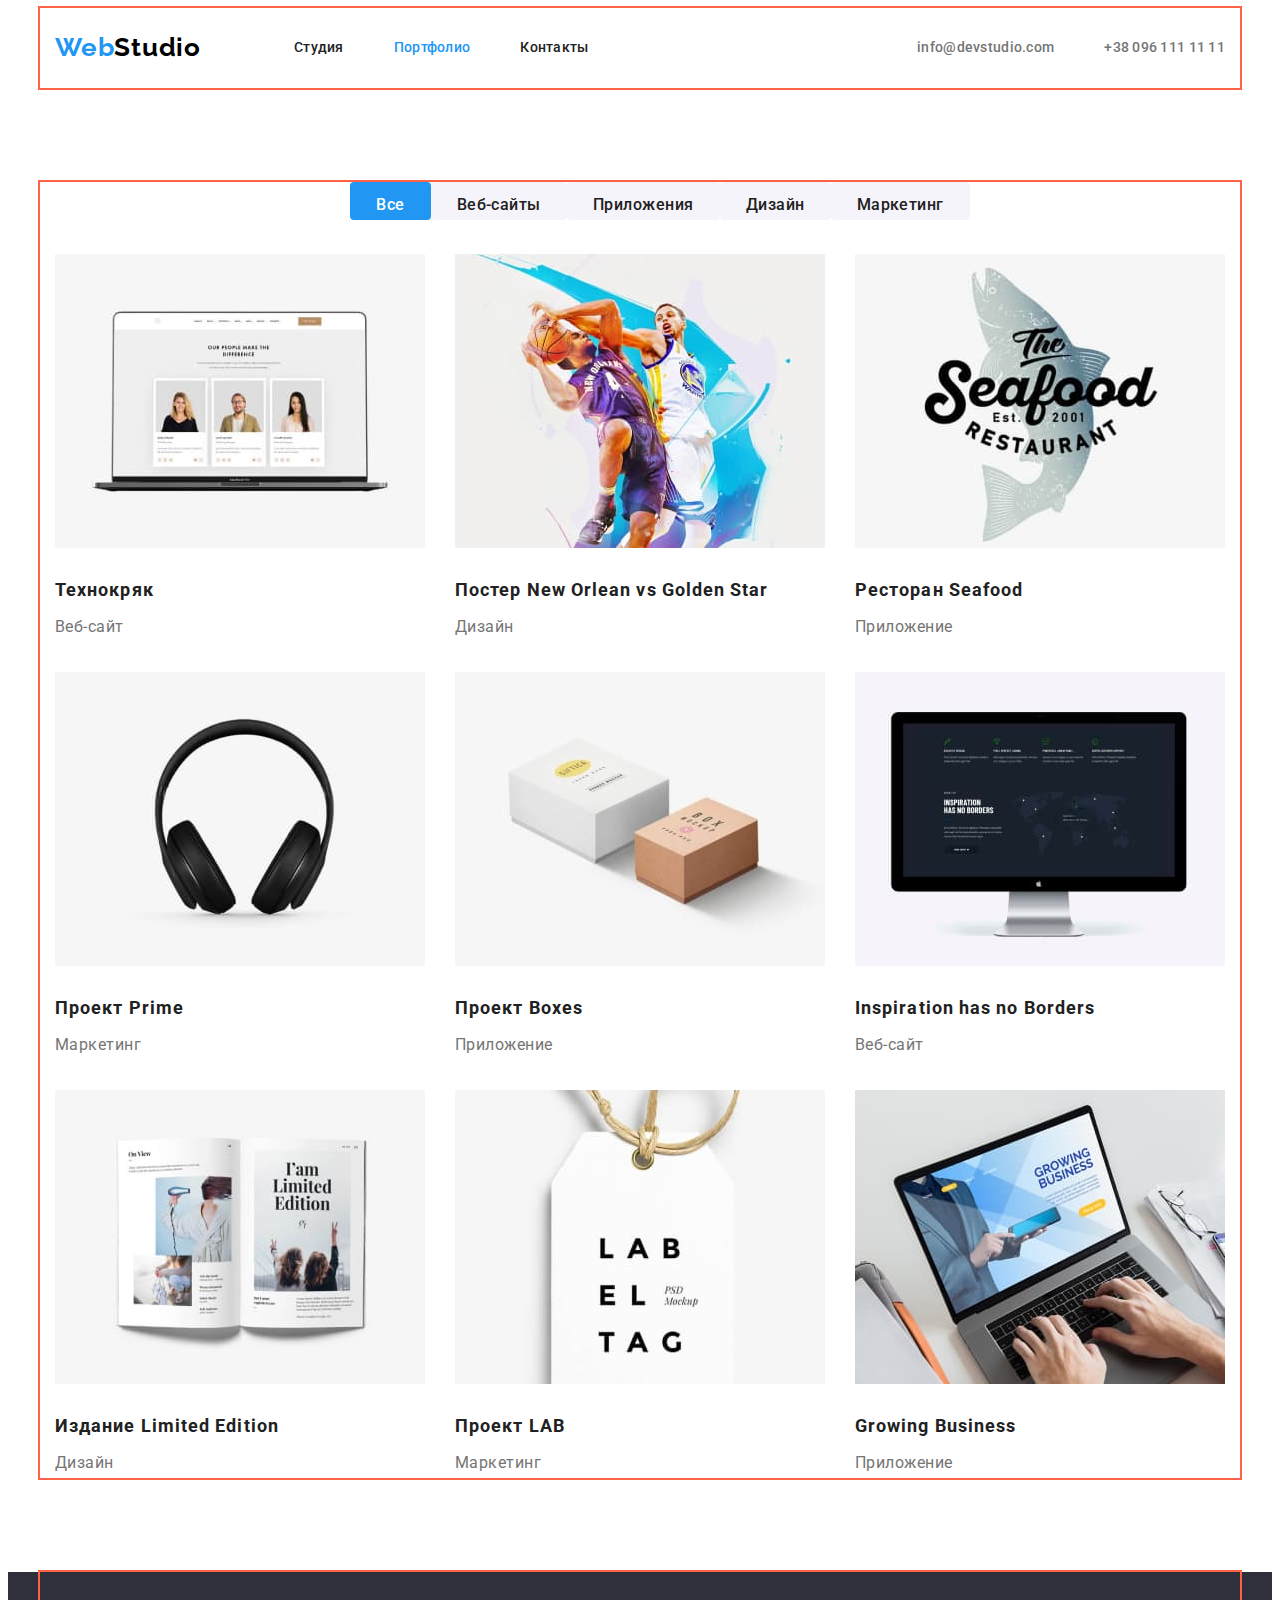
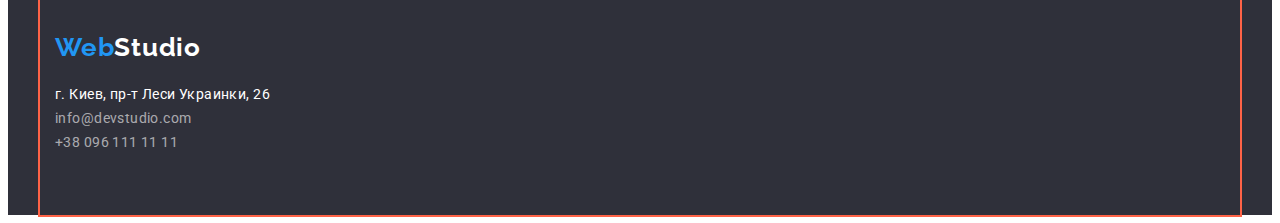
==== commit a5f840bb: "Summary(required)" ====
--- a/portfolio.html
+++ b/portfolio.html
@@ -14,7 +14,7 @@
 <body>
     <!-- Шапка сайта -->
     <header class="header">        
-        <div class="container header">
+        <div class="container">
             <nav class="site-nav">
                 <a href="./index.html" class="logo"><span class="text">Web</span>Studio</a>
                 <ul class="site-nav list">
--- a/css/styles.css
+++ b/css/styles.css
@@ -11,12 +11,16 @@
     --secondary-text-color: #757575;
     --main-link-color: #2196F3; 
 }
+p,ul,h1,h2,h3,h4,h5,h6{
+    margin: 0;
+}
 body{
     font-family: 'Roboto', sans-serif;    
     color: var(--primary-text-color);
 }
 
 ul{
+    margin: 0;
     list-style: none;
     }
     
@@ -41,7 +45,7 @@
     padding-right: 15px;
     outline: 2px solid tomato;
 }
-.container.header{
+.header .container{
     display: flex;
     align-items: center;
 }
@@ -69,7 +73,6 @@
 /* Site nav */
 .list{   
     padding: 0;
-    margin: 0; 
     list-style: none;
 }
 .site-nav{
@@ -140,7 +143,6 @@
     
 }
 .hero-title{
-    margin-top: 0;
     margin-bottom: 30px;
     font-weight: 900;
     font-size: 44px;
@@ -161,15 +163,12 @@
 /* Feature */
 .feature-list{
     display: flex;
-    margin-top: 0;
-    margin-bottom: 0;
     padding-left: 0;
 }
 .feature-list .item:not(:last-child){
     margin-right: 30px;
 }
 .feature-list .title{
-    margin-top: 0px;
     margin-bottom: 10px;
     font-size: 14px;
     line-height: 1.14;
@@ -177,7 +176,6 @@
     text-transform: uppercase;
 }
 .feature-list .text{
-    margin-top: 0px;
     font-size: 14px;
     line-height: 1.71;
     letter-spacing: 0.03em;
@@ -185,7 +183,6 @@
 }
 /* Work */
 .work-title{  
-    margin-top: 0;
     margin-bottom: 50px;
     font-size: 36px;
     line-height: 1.17;
@@ -194,8 +191,6 @@
 }
 .work-list{
     display: flex;
-    margin-top: 0;
-    margin-bottom: 0;
     padding-left: 0;
 }
 .work-list .item:not(:last-child){
@@ -205,7 +200,6 @@
 /* Our team */
 
 .team-title{
-    margin-top: 0;
     margin-bottom: 50px;
     font-size: 36px;
     line-height: 1.17;
@@ -214,9 +208,8 @@
 }
 .team-list{
     display: flex;
-    margin-top: 0;
-    margin-bottom: 0;
     padding-left: 0;
+    width: calc(100%-90)/4;
 }
 .team-list .item:not(:last-child){
     margin-right: 30px;
@@ -232,7 +225,6 @@
     letter-spacing: 0.03em;
 }
 .team-list .text{
-    margin-top: 0;
     margin-bottom: 30px;
     line-height: 1.19;
     text-align: center;
@@ -251,7 +243,6 @@
     color: #FFFFFF;
 }
 .address .text{
-    margin-top: 0;
     margin-bottom: 9px;
 }
 .address-list{
@@ -325,8 +316,6 @@
     display: flex;
     flex-wrap: wrap;
     padding-left: 0;
-    margin-top: 0;
-    margin-bottom: 0;
 }
 .project-list .item{
     margin-right: 30px; 
@@ -347,7 +336,6 @@
     color: var(--primary-text-color);
 }
 .project-list .text{
-    margin-bottom: 0;
     line-height: 1.88;
     letter-spacing: 0.03em;
     color: var(--secondary-text-color);
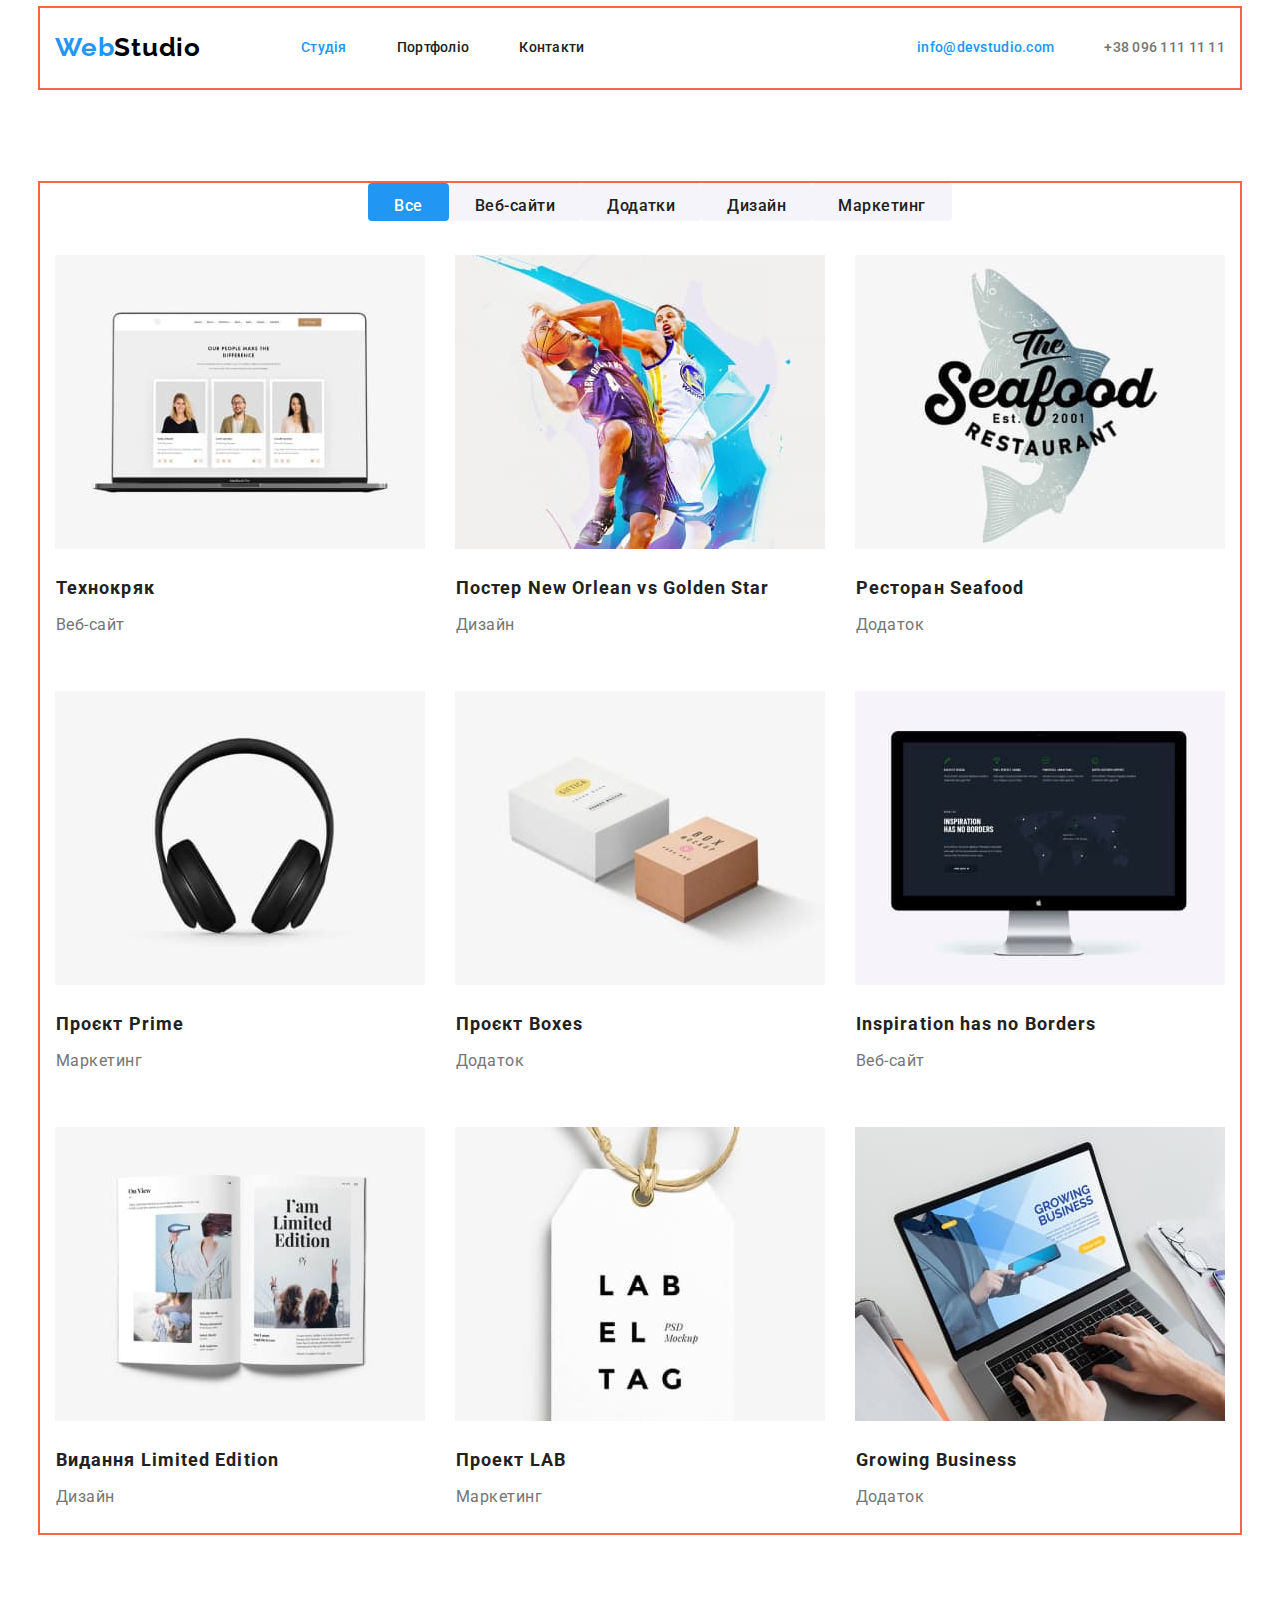
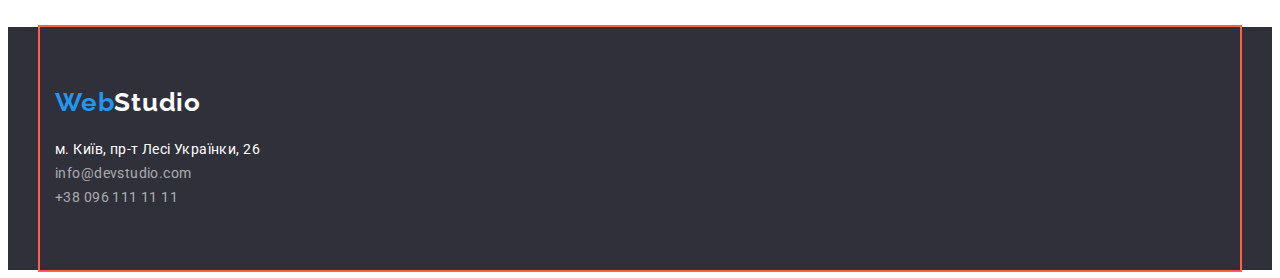
==== commit 035f12be: "Summary(required)" ====
--- a/portfolio.html
+++ b/portfolio.html
@@ -13,32 +13,32 @@
 </head>
 <body>
     <!-- Шапка сайта -->
-    <header class="header">        
+    <header class="header">
         <div class="container">
-            <nav class="site-nav">
+            <nav class="site-nav">           
                 <a href="./index.html" class="logo"><span class="text">Web</span>Studio</a>
                 <ul class="site-nav list">
                     <li class="item">
-                        <a href="./index.html" class="link">Студия</a>
+                        <a href="./index.html" class="link current">Студія</a>
                     </li>
                     <li class="item">
-                        <a href="./portfolio.html" class="link current">Портфолио</a>
+                        <a href="./portfolio.html" class="link">Портфоліо</a>
                     </li>
                     <li class="item">
-                        <a href="" class="link">Контакты</a>
+                        <a href="" class="link">Контакти</a>
                     </li>
                 </ul>
             </nav>
             <ul class="auth-nav list">
                 <li class="item">
-                    <a lang="en" href="mailto:info@devstudio.com" class="link">info@devstudio.com</a>
+                    <a lang="en" href="mailto:info@devstudio.com" class="link current">info@devstudio.com</a>
                 </li>
                 <li class="item">
                     <a href="tel:+380961111111" class="link">+38 096 111 11 11</a>
                 </li>
-            </ul>
+            </ul>           
         </div>
-    </header>
+        </header>       
     <!-- Тело сайта -->
     <main class="main">        
         <!-- Фильтры -->
@@ -47,67 +47,85 @@
                 <h1 class="visually-hidden">Портфолио</h1>
             <ul class="button-list">
                 <li class="item"><button type="button" class="button primary link">Все</button></li>
-                <li class="item"><button type="button" class="button secondary link">Веб-сайты</button></li>
-                <li class="item"><button type="button" class="button secondary link">Приложения</button></li>
+                <li class="item"><button type="button" class="button secondary link">Веб-сайти</button></li>
+                <li class="item"><button type="button" class="button secondary link">Додатки</button></li>
                 <li class="item"><button type="button" class="button secondary link">Дизайн</button></li>
                 <li class="item"><button type="button" class="button secondary link">Маркетинг</button></li>
             </ul>
             <ul class="project-list">
                 <li class="item">
                     <img src="./images/project-1.jpg" alt="ноутбук" width="370" height="294">
-                    <h2 class="title">Технокряк</h2>
-                    <p class="text">Веб-сайт</p>
+                    <div class="project-border">
+                        <h2 class="title">Технокряк</h2>
+                        <p class="text">Веб-сайт</p>
+                    </div>                    
                 </li>
                 <li class="item">
                     <img src="./images/project-2.jpg" alt="борьба баскетболистов" width="370" height="294">
-                    <h2 class="title">Постер <span lang="en">New Orlean vs Golden Star</span></h2>
-                    <p class="text">Дизайн</p>
+                    <div class="project-border">
+                        <h2 class="title">Постер <span lang="en">New Orlean vs Golden Star</span></h2>
+                        <p class="text">Дизайн</p>
+                    </div>                    
                 </li>                
                 <li class="item">
                     <img src="./images/project-3.jpg" alt="лого ресторана" width="370" height="294">
-                    <h2 class="title">Ресторан <span lang="en">Seafood</span></h2>
-                    <p class="text">Приложение</p>
+                    <div class="project-border">
+                        <h2 class="title">Ресторан <span lang="en">Seafood</span></h2>
+                        <p class="text">Додаток</p>
+                    </div>                    
                 </li>
                 <li class="item">
                     <img src="./images/project-4.jpg" alt="наушники" width="370" height="294">
-                    <h2 class="title">Проект <span lang="en">Prime</span></h2>
-                    <p class="text">Маркетинг</p>
+                    <div class="project-border">
+                        <h2 class="title">Проєкт <span lang="en">Prime</span></h2>
+                        <p class="text">Маркетинг</p>
+                    </div>                    
                 </li>
                 <li class="item">
                     <img src="./images/project-5.jpg" alt="две коробки" width="370" height="294">
-                    <h2 class="title">Проект <span lang="en">Boxes</span></h2>
-                    <p class="text">Приложение</p>
+                    <div class="project-border">
+                        <h2 class="title">Проєкт <span lang="en">Boxes</span></h2>
+                        <p class="text">Додаток</p>
+                    </div>                    
                 </li>
                 <li class="item">
                     <img src="./images/project-6.jpg" alt="монитор" width="370" height="294">
-                    <h2 class="title" lang="en">Inspiration has no Borders</h2>
-                    <p class="text">Веб-сайт</p>
+                    <div class="project-border">
+                        <h2 class="title" lang="en">Inspiration has no Borders</h2>
+                        <p class="text">Веб-сайт</p>
+                    </div>                    
                 </li>            
                 <li class="item">
                     <img src="./images/project-7.jpg" alt="книга" width="370" height="294">
-                    <h2 class="title">Издание <span lang="en">Limited Edition</span></h2>
-                    <p class="text">Дизайн</p>
+                    <div class="project-border">
+                        <h2 class="title">Видання <span lang="en">Limited Edition</span></h2>
+                        <p class="text">Дизайн</p>
+                    </div>                    
                 </li>
                 <li class="item">
                     <img src="./images/project-8.jpg" alt="кулон проэкта" width="370" height="294">
-                    <h2 class="title">Проект <span lang="en">LAB</span></h2>
-                    <p class="text">Маркетинг</p>
+                    <div class="project-border">
+                        <h2 class="title">Проект <span lang="en">LAB</span></h2>
+                        <p class="text">Маркетинг</p>
+                    </div>                    
                 </li>
                 <li class="item">
                     <img src="./images/project-9.jpg" alt="работа за ноутбуком" width="370" height="294">
-                    <h2 class="title" lang="en">Growing Business</h2>
-                    <p class="text">Приложение</p>
+                    <div class="project-border">
+                        <h2 class="title" lang="en">Growing Business</h2>
+                        <p class="text">Додаток</p>
+                    </div>                    
                 </li>    
                 </ul>
             </div>
         </section>
     </main>
     <!-- Подвал -->
-    <footer class="footer">   
+    <footer class="footer">       
         <div class="container footer">
             <a href="" class="logo footer"><span class="text">Web</span><span class="other">Studio</span></a>  
         <address class="address">
-            <p>г. Киев, пр-т Леси Украинки, 26</p>
+            <p>м. Київ, пр-т Лесі Українки, 26</p>
             <ul class="address-list list">           
                 <li>
                     <a lang="en" href="mailto:info@devstudio.com" class="link">info@devstudio.com</a>
@@ -117,7 +135,7 @@
                 </li>
             </ul>       
         </address>    
-        </div>            
+        </div>
     </footer>     
 </body>
 </html>
--- a/css/styles.css
+++ b/css/styles.css
@@ -22,7 +22,12 @@
 ul{
     margin: 0;
     list-style: none;
-    }
+}
+img {
+    display: block;
+    max-width: 100%;
+    height: auto;
+}
     
 .visually-hidden {
   position: absolute;
@@ -45,6 +50,9 @@
     padding-right: 15px;
     outline: 2px solid tomato;
 }
+.header{
+    border-bottom: 1px solid transparent;
+}
 .header .container{
     display: flex;
     align-items: center;
@@ -81,7 +89,7 @@
 }
 .site-nav.list{
     display: flex;
-    margin-left: 93px;
+    margin-left: 100px;
 }
 .site-nav .item:not(:last-child){
     margin-right: 50px;
@@ -143,6 +151,9 @@
     
 }
 .hero-title{
+    max-width: 696px;
+    margin-left: auto;
+    margin-right: auto;
     margin-bottom: 30px;
     font-weight: 900;
     font-size: 44px;
@@ -192,6 +203,8 @@
 .work-list{
     display: flex;
     padding-left: 0;
+    width: calc(100%-60)/3;
+
 }
 .work-list .item:not(:last-child){
     margin-right: 30px;
@@ -327,6 +340,9 @@
 .project-list .item:nth-last-child(-n+3){
     margin-bottom: 0;
 }
+.project-border{
+    border: 1px solid transparent;
+}
 .project-list .title{
     margin-top: 20px;
     margin-bottom: 4px;
@@ -336,6 +352,7 @@
     color: var(--primary-text-color);
 }
 .project-list .text{
+    margin-bottom: 20px;
     line-height: 1.88;
     letter-spacing: 0.03em;
     color: var(--secondary-text-color);
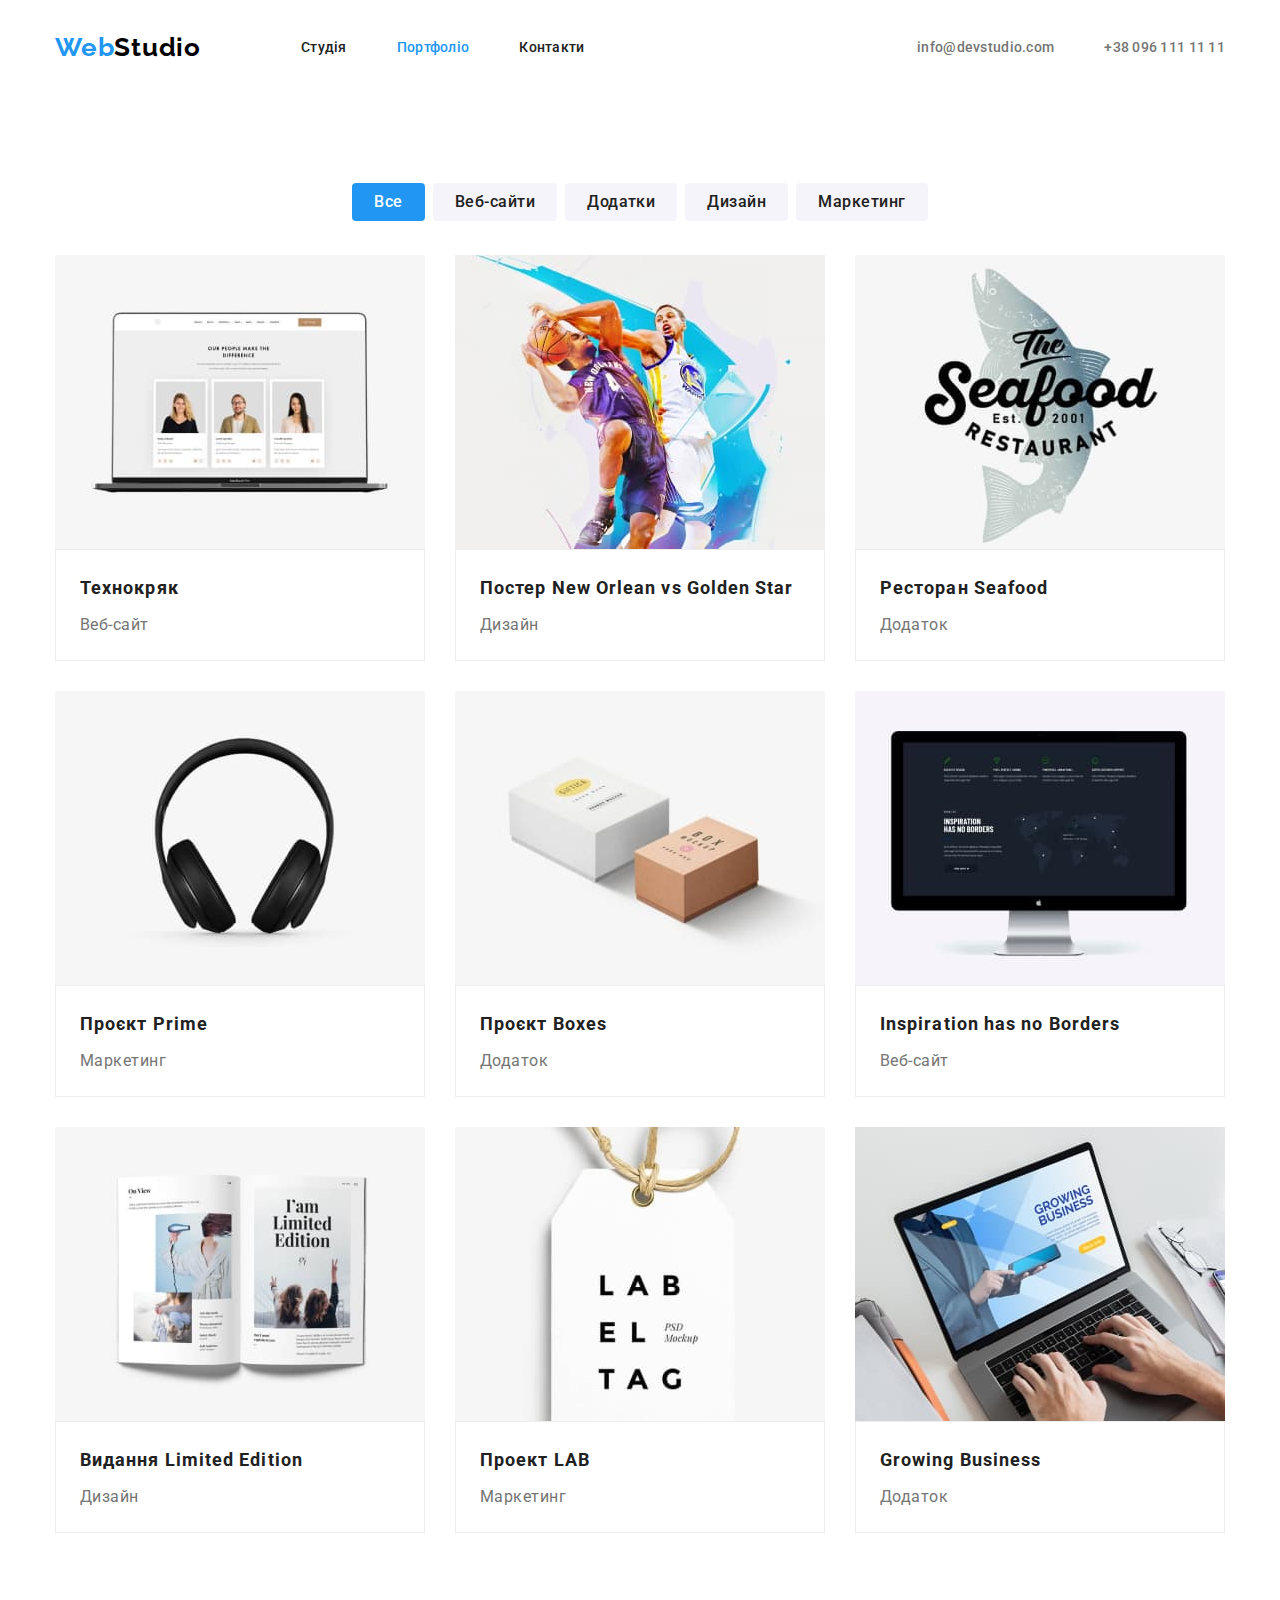
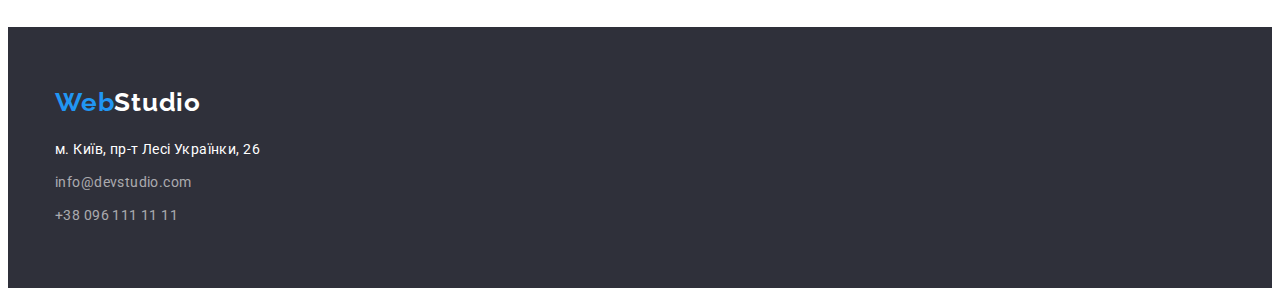
==== commit 744772be: "Summary(required)" ====
--- a/portfolio.html
+++ b/portfolio.html
@@ -1,5 +1,5 @@
 <!DOCTYPE html>
-<html lang="en">
+<html lang="uk">
 <head>
     <meta charset="UTF-8">
     <meta http-equiv="X-UA-Compatible" content="IE=edge">
@@ -19,10 +19,10 @@
                 <a href="./index.html" class="logo"><span class="text">Web</span>Studio</a>
                 <ul class="site-nav list">
                     <li class="item">
-                        <a href="./index.html" class="link current">Студія</a>
+                        <a href="./index.html" class="link">Студія</a>
                     </li>
                     <li class="item">
-                        <a href="./portfolio.html" class="link">Портфоліо</a>
+                        <a href="./portfolio.html" class="link current">Портфоліо</a>
                     </li>
                     <li class="item">
                         <a href="" class="link">Контакти</a>
@@ -31,7 +31,7 @@
             </nav>
             <ul class="auth-nav list">
                 <li class="item">
-                    <a lang="en" href="mailto:info@devstudio.com" class="link current">info@devstudio.com</a>
+                    <a lang="en" href="mailto:info@devstudio.com" class="link">info@devstudio.com</a>
                 </li>
                 <li class="item">
                     <a href="tel:+380961111111" class="link">+38 096 111 11 11</a>
@@ -120,22 +120,21 @@
             </div>
         </section>
     </main>
-    <!-- Подвал -->
-    <footer class="footer">       
-        <div class="container footer">
-            <a href="" class="logo footer"><span class="text">Web</span><span class="other">Studio</span></a>  
+     <!-- Подвал -->
+     <footer class="footer">       
+        <div class="container">
+            <a href="" class="logo secondary"><span class="text">Web</span><span class="other">Studio</span></a>  
         <address class="address">
-            <p>м. Київ, пр-т Лесі Українки, 26</p>
+            <p class="text">м. Київ, пр-т Лесі Українки, 26</p>
             <ul class="address-list list">           
-                <li>
+                <li class="text">
                     <a lang="en" href="mailto:info@devstudio.com" class="link">info@devstudio.com</a>
                 </li>
-                <li>
+                <li class="text">
                     <a href="tel:+380961111111" class="link">+38 096 111 11 11</a>
                 </li>
             </ul>       
         </address>    
         </div>
-    </footer>     
-</body>
+    </footer> 
 </html>
--- a/css/styles.css
+++ b/css/styles.css
@@ -48,7 +48,6 @@
     width: 1200px;
     padding-left: 15px;
     padding-right: 15px;
-    outline: 2px solid tomato;
 }
 .header{
     border-bottom: 1px solid transparent;
@@ -68,8 +67,7 @@
     text-decoration: none;
     color: #000;
 }
-.logo.footer{
-    margin-top: 60px;
+.logo.secondary{
     margin-bottom: 20px;
 }
 .logo .text{
@@ -144,11 +142,12 @@
 /* Hero */
 .hero{  
     max-width: 1600px;
+    padding-top: 200px;
+    padding-bottom: 200px;
     margin-left: auto;
     margin-right: auto;
     text-align: center;    
-    background-color:  #2F303A;
-    
+    background-color:  #2F303A;  
 }
 .hero-title{
     max-width: 696px;
@@ -176,6 +175,9 @@
     display: flex;
     padding-left: 0;
 }
+.feature-list .item{
+    width: 270px;
+}
 .feature-list .item:not(:last-child){
     margin-right: 30px;
 }
@@ -211,7 +213,9 @@
 }
 
 /* Our team */
-
+.section.team{
+    background-color: #F5F4FA;
+}
 .team-title{
     margin-bottom: 50px;
     font-size: 36px;
@@ -227,9 +231,11 @@
 .team-list .item:not(:last-child){
     margin-right: 30px;
 }
-
+.team-box{
+    padding-top: 30px;
+    padding-bottom: 30px;
+}
 .team-list .title{
-    margin-top: 30px;
     margin-bottom: 10px;
     font-weight: 500;
     font-size: 16px;
@@ -238,7 +244,6 @@
     letter-spacing: 0.03em;
 }
 .team-list .text{
-    margin-bottom: 30px;
     line-height: 1.19;
     text-align: center;
     letter-spacing: 0.03em;
@@ -246,8 +251,17 @@
 }
 /* Footer */
 .footer{
-   background-color: #2F303A;
-}
+    max-width: 1600px;
+    padding-bottom: 60px;
+    padding-top: 60px;   
+    margin-left: auto;
+    margin-right: auto;
+    background-color: #2F303A;
+}
+/* .container.footer{
+    padding-top: 0;
+    padding-bottom: 0;
+} */
 .address{
     font-style: normal;
     font-size: 14px;
@@ -255,11 +269,8 @@
     letter-spacing: 0.03em;
     color: #FFFFFF;
 }
-.address .text{
+.address .text:not(:last-child){
     margin-bottom: 9px;
-}
-.address-list{
-    padding-bottom: 60px;
 }
 .address-list .link{
     text-decoration: none;
@@ -269,7 +280,7 @@
 .button{
     display: inline-block;
     border-radius: 4px;
-    border: 4px solid transparent;
+    border: none;
     padding: 6px 22px;
     height: 38px;
     font-family: inherit;    
@@ -324,6 +335,10 @@
     justify-content: center;
     margin-top: 0;
     margin-bottom: 34px;
+    padding-left: 0;
+}
+.button-list .item:not(:last-child){
+    margin-right: 8px;
 }
 .project-list{
     display: flex;
@@ -341,10 +356,14 @@
     margin-bottom: 0;
 }
 .project-border{
-    border: 1px solid transparent;
+    padding-top: 20px;
+    padding-bottom: 20px;
+    padding-left: 24px;
+    padding-right: 24px;
+    border-top: none;
+    border: 1px solid #EEEEEE;
 }
 .project-list .title{
-    margin-top: 20px;
     margin-bottom: 4px;
     font-size: 18px;
     line-height: 2;
@@ -352,7 +371,6 @@
     color: var(--primary-text-color);
 }
 .project-list .text{
-    margin-bottom: 20px;
     line-height: 1.88;
     letter-spacing: 0.03em;
     color: var(--secondary-text-color);
